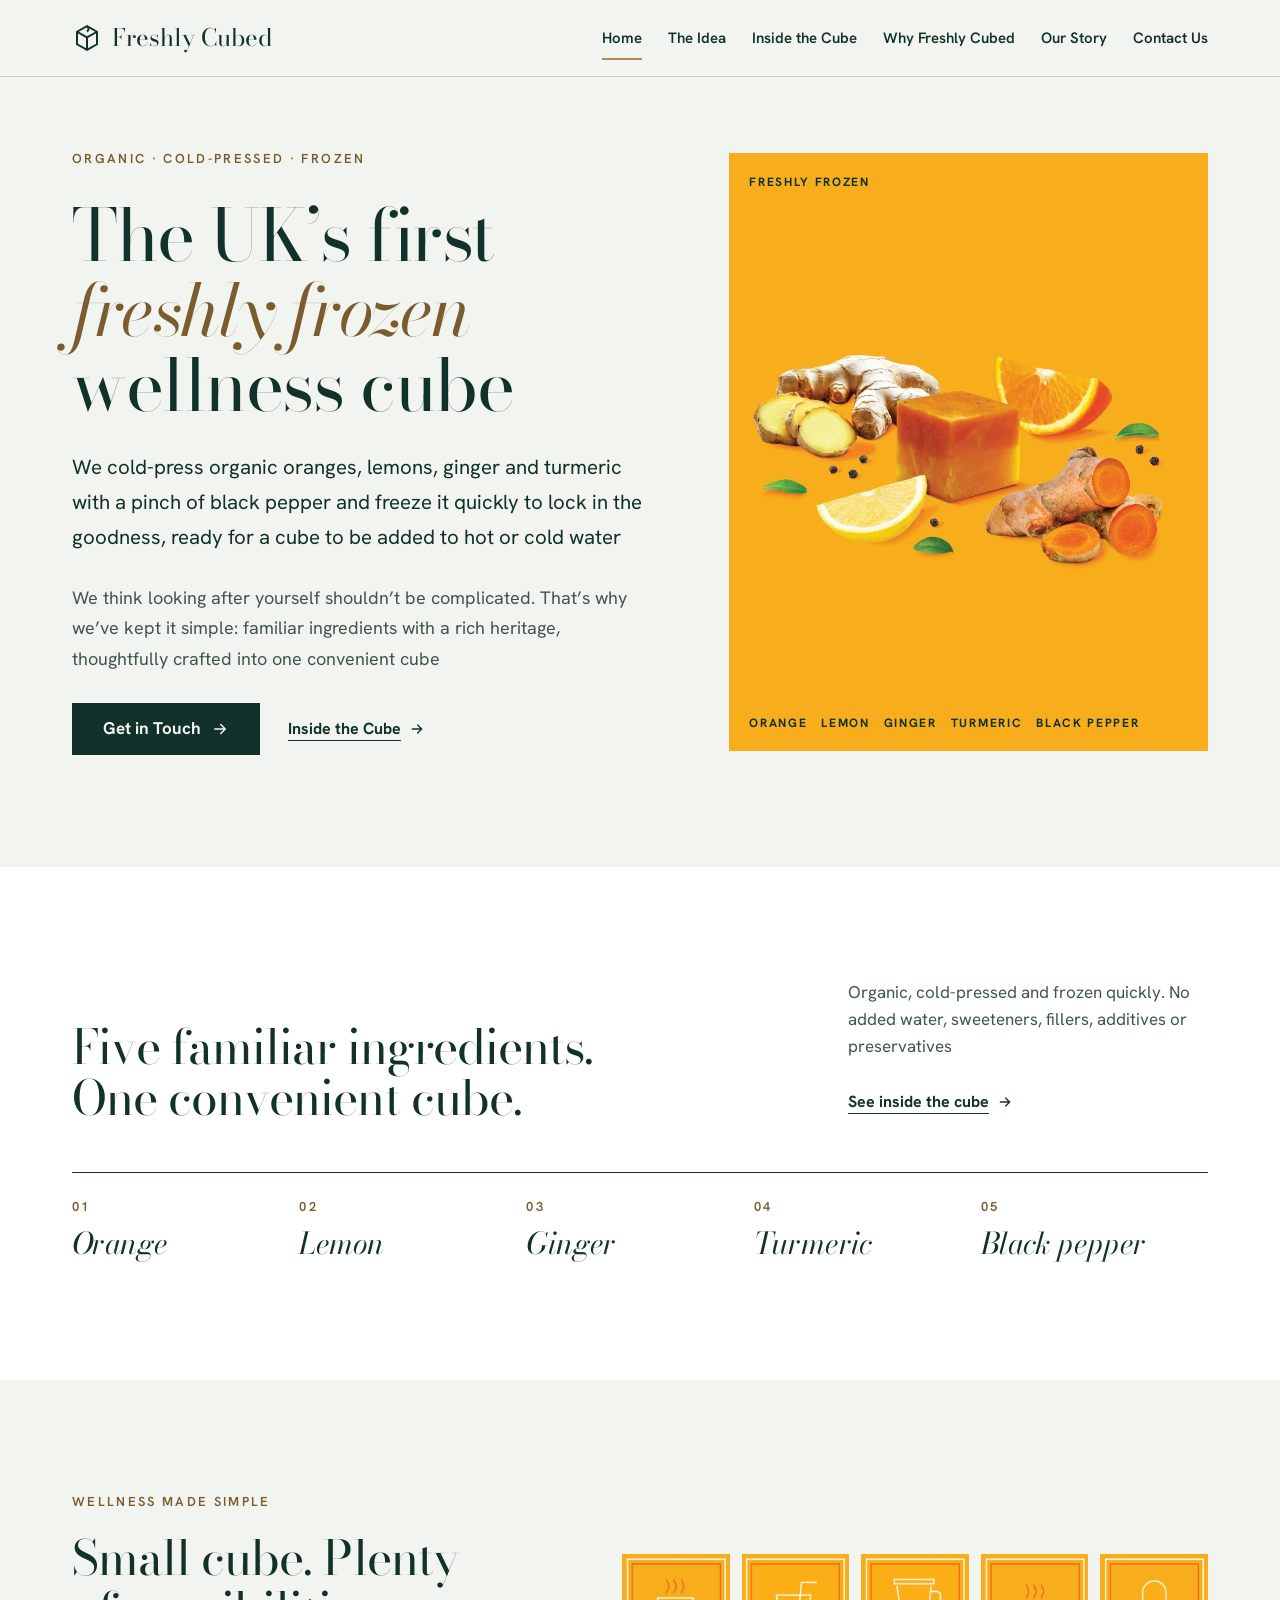
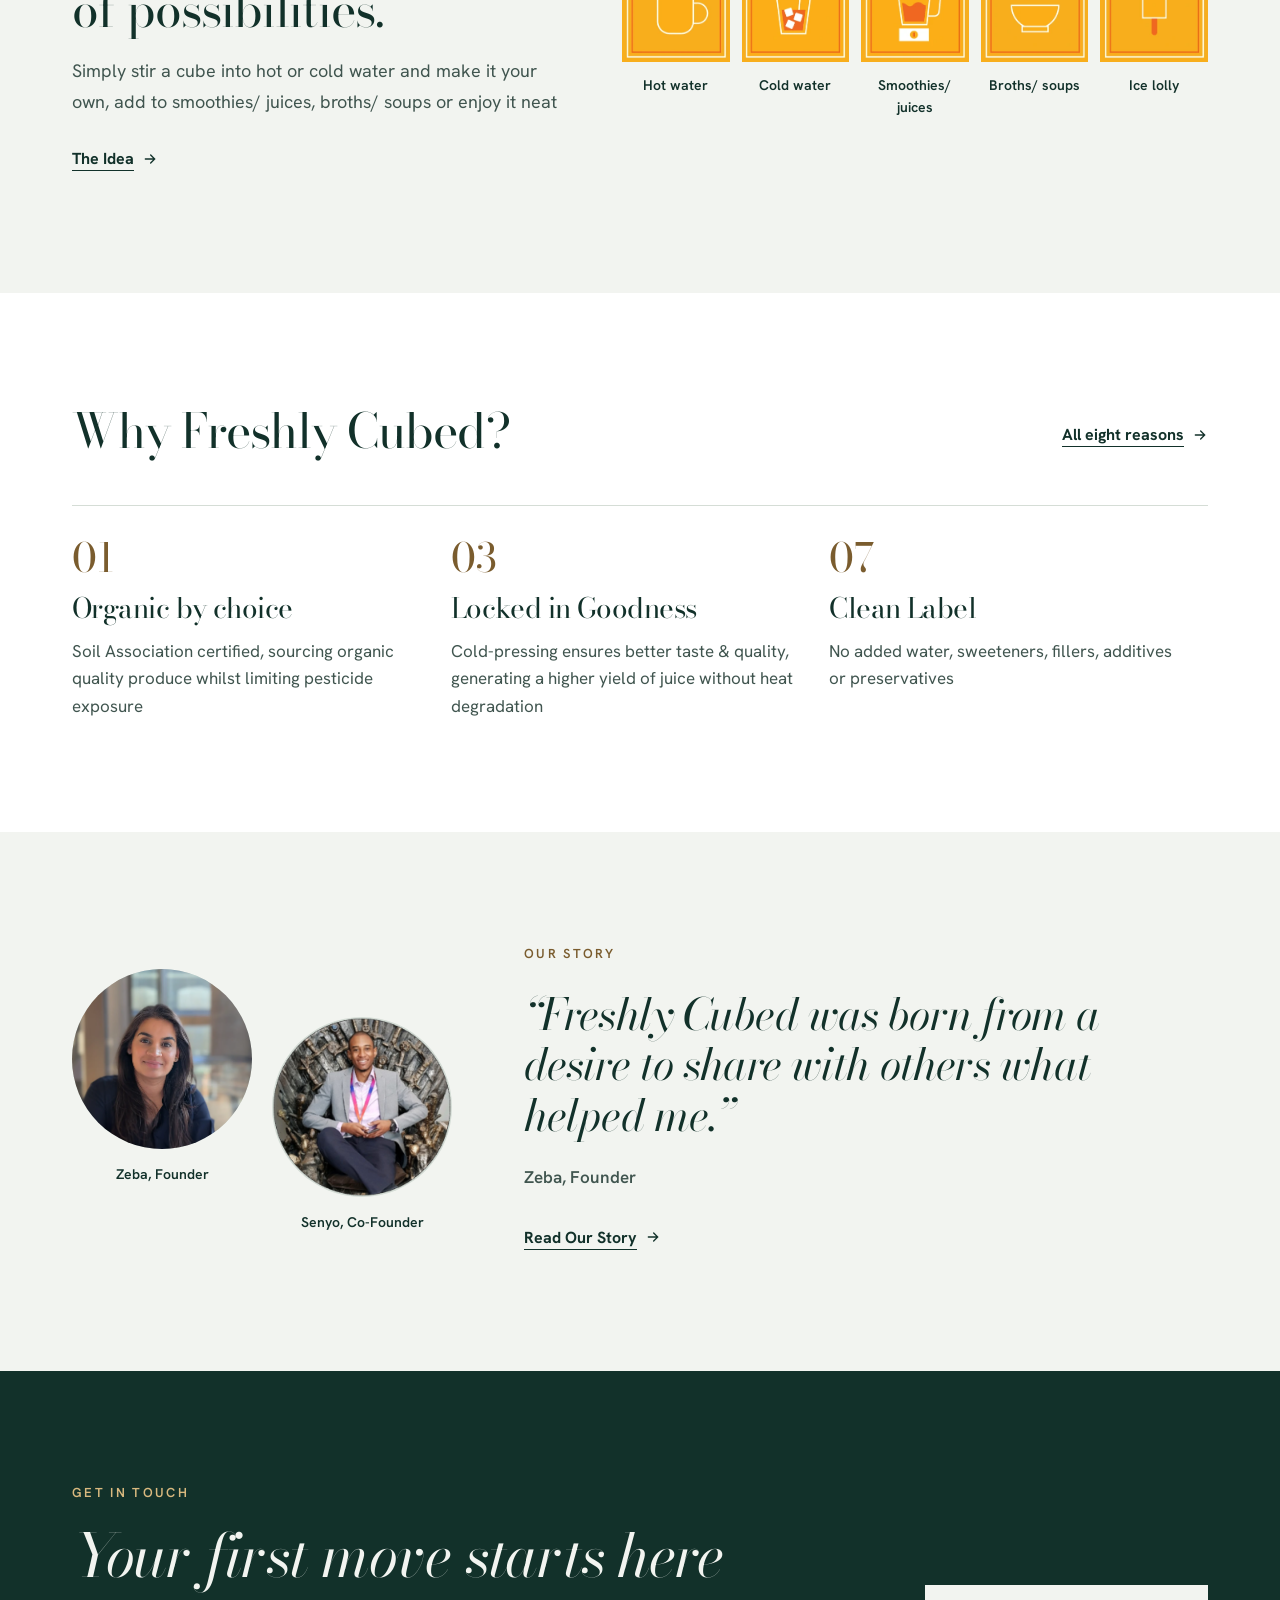
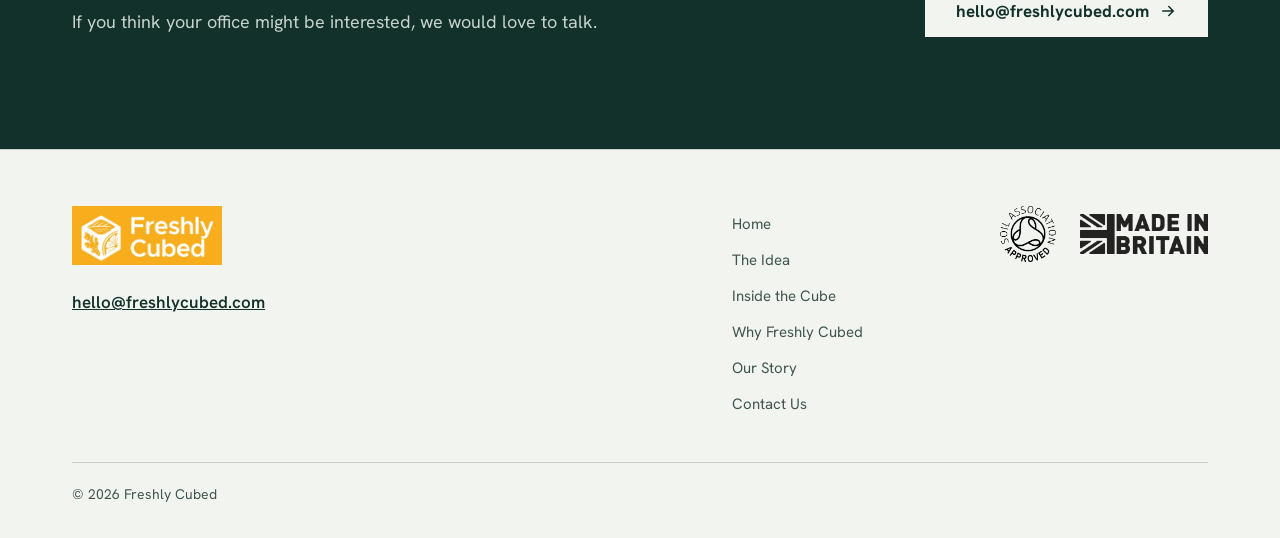
==== index.html @ 2414d9d3 "feat: add Freshly Cubed website (design A, botanical) Six static pages built from concept direction " ====
<!doctype html>
<html lang="en-GB" class="no-js">
<head>
<meta charset="utf-8">
<meta name="viewport" content="width=device-width, initial-scale=1, viewport-fit=cover">
<title>Freshly Cubed</title>
<meta name="description" content="The UK's first freshly frozen wellness cube. Organic oranges, lemons, ginger and turmeric with a pinch of black pepper, cold-pressed and frozen.">
<meta name="theme-color" content="#F2F4F0">
<meta property="og:site_name" content="Freshly Cubed">
<meta property="og:title" content="Freshly Cubed">
<meta property="og:description" content="The UK's first freshly frozen wellness cube. Organic oranges, lemons, ginger and turmeric with a pinch of black pepper, cold-pressed and frozen.">
<meta property="og:type" content="website">
<meta property="og:image" content="images/cube-ingredients.jpg">
<link rel="canonical" href="https://freshlycubed.com/">
<link rel="icon" type="image/png" href="images/favicon.png">
<link rel="preconnect" href="https://fonts.googleapis.com">
<link rel="preconnect" href="https://fonts.gstatic.com" crossorigin>
<link rel="stylesheet" href="https://fonts.googleapis.com/css2?family=Bodoni+Moda:ital,opsz,wght@0,6..96,400;0,6..96,500;1,6..96,400&amp;family=Hanken+Grotesk:wght@400;500;600;700&amp;display=swap">
<link rel="stylesheet" href="css/site.css">
<script src="js/site.js" defer></script>
</head>
<body>
<a href="#main" class="skip">Skip to content</a>
<header class="site-header">
  <div class="wrap header-row">
    <a href="index.html" class="brand"><svg width="30" height="30" viewBox="0 0 24 24" fill="none" stroke="currentColor" stroke-width="1.6" stroke-linejoin="round" aria-hidden="true"><path d="M12 2.5 20 7v10l-8 4.5L4 17V7z"/><path d="M4 7l8 4.5L20 7M12 11.5v10"/><path d="M12 2.5c1.6 1.4 1.6 3 0 4.4"/></svg>Freshly Cubed</a>
    <button class="nav-toggle" type="button" aria-expanded="false" aria-controls="site-nav">
      <svg class="icon-open" width="20" height="20" viewBox="0 0 24 24" fill="none" stroke="currentColor" stroke-width="2" stroke-linecap="round" aria-hidden="true"><path d="M4 7h16M4 12h16M4 17h16"/></svg>
      <svg class="icon-close" width="20" height="20" viewBox="0 0 24 24" fill="none" stroke="currentColor" stroke-width="2" stroke-linecap="round" aria-hidden="true"><path d="M6 6l12 12M18 6 6 18"/></svg>
      Menu
    </button>
    <nav id="site-nav" class="site-nav" aria-label="Main">
      <ul class="nav-list"><li><a href="index.html" aria-current="page">Home</a></li><li><a href="the-idea.html">The Idea</a></li><li><a href="inside-the-cube.html">Inside the Cube</a></li><li><a href="why.html">Why Freshly Cubed</a></li><li><a href="story.html">Our Story</a></li><li><a href="contact.html">Contact Us</a></li></ul>
    </nav>
  </div>
</header>
<main id="main">
<section class="hero">
  <div class="wrap hero-grid">
    <div class="hero-copy stack">
      <p class="eyebrow">Organic · Cold-pressed · Frozen</p>
      <h1 class="h-display">The UK&rsquo;s first <em class="accent-italic">freshly frozen</em> wellness cube</h1>
      <p class="lede">We cold-press organic oranges, lemons, ginger and turmeric with a pinch of black pepper and freeze it quickly to lock in the goodness, ready for a cube to be added to hot or cold water</p>
      <p class="body-lg muted">We think looking after yourself shouldn&rsquo;t be complicated. That&rsquo;s why we&rsquo;ve kept it simple: familiar ingredients with a rich heritage, thoughtfully crafted into one convenient cube</p>
      <div class="cluster">
        <a class="btn" href="contact.html">Get in Touch<svg width="18" height="18" viewBox="0 0 24 24" fill="none" stroke="currentColor" stroke-width="2" stroke-linecap="round" aria-hidden="true"><path d="M5 12h14M13 6l6 6-6 6"/></svg></a>
        <a class="link-arrow" href="inside-the-cube.html">Inside the Cube<svg width="16" height="16" viewBox="0 0 24 24" fill="none" stroke="currentColor" stroke-width="2" stroke-linecap="round" aria-hidden="true"><path d="M5 12h14M13 6l6 6-6 6"/></svg></a>
      </div>
    </div>
    <div class="photo-panel">
      <p class="photo-panel__tag photo-panel__tag--top">Freshly frozen</p>
      <img src="images/cube-ingredients.webp" width="852" height="450" alt="The orange wellness cube with ginger, an orange wedge, a lemon wedge, turmeric root, black peppercorns and leaves" fetchpriority="high">
      <p class="photo-panel__tag photo-panel__tag--bottom"><span>Orange</span><span>Lemon</span><span>Ginger</span><span>Turmeric</span><span>Black pepper</span></p>
    </div>
  </div>
</section>

<section class="section bg-paper">
  <div class="wrap stack" style="gap:48px">
    <div class="split">
      <h2 class="h-section" style="max-width:680px">Five familiar ingredients. One convenient cube.</h2>
      <div class="stack-sm" style="max-width:36ch">
        <p class="muted">Organic, cold-pressed and frozen quickly. No added water, sweeteners, fillers, additives or preservatives</p>
        <a class="link-arrow" href="inside-the-cube.html">See inside the cube<svg width="16" height="16" viewBox="0 0 24 24" fill="none" stroke="currentColor" stroke-width="2" stroke-linecap="round" aria-hidden="true"><path d="M5 12h14M13 6l6 6-6 6"/></svg></a>
      </div>
    </div>
    <ol class="name-strip"><li><a href="inside-the-cube.html#oranges"><span class="num">01</span><span class="name">Orange</span></a></li><li><a href="inside-the-cube.html#lemons"><span class="num">02</span><span class="name">Lemon</span></a></li><li><a href="inside-the-cube.html#ginger"><span class="num">03</span><span class="name">Ginger</span></a></li><li><a href="inside-the-cube.html#turmeric"><span class="num">04</span><span class="name">Turmeric</span></a></li><li><a href="inside-the-cube.html#black-pepper"><span class="num">05</span><span class="name">Black pepper</span></a></li></ol>
  </div>
</section>

<section class="section">
  <div class="wrap feature-row">
    <div class="feature-row__text stack-sm">
      <p class="eyebrow">Wellness Made Simple</p>
      <h2 class="h-section">Small cube. Plenty of possibilities.</h2>
      <p class="body-lg muted">Simply stir a cube into hot or cold water and make it your own, add to smoothies/ juices, broths/ soups or enjoy it neat</p>
      <div><a class="link-arrow" href="the-idea.html">The Idea<svg width="16" height="16" viewBox="0 0 24 24" fill="none" stroke="currentColor" stroke-width="2" stroke-linecap="round" aria-hidden="true"><path d="M5 12h14M13 6l6 6-6 6"/></svg></a></div>
    </div>
    <div class="feature-row__media"><ul class="serve-grid"><li><img src="images/serve-hot-water.webp" width="263" height="262" alt="" loading="lazy"><span>Hot water</span></li><li><img src="images/serve-cold-water.webp" width="263" height="262" alt="" loading="lazy"><span>Cold water</span></li><li><img src="images/serve-smoothies.webp" width="263" height="262" alt="" loading="lazy"><span>Smoothies/ juices</span></li><li><img src="images/serve-soups.webp" width="263" height="262" alt="" loading="lazy"><span>Broths/ soups</span></li><li><img src="images/serve-ice-lolly.webp" width="263" height="262" alt="" loading="lazy"><span>Ice lolly</span></li></ul></div>
  </div>
</section>

<section class="section bg-paper">
  <div class="wrap stack" style="gap:48px">
    <div class="split">
      <h2 class="h-section">Why Freshly Cubed?</h2>
      <a class="link-arrow" href="why.html">All eight reasons<svg width="16" height="16" viewBox="0 0 24 24" fill="none" stroke="currentColor" stroke-width="2" stroke-linecap="round" aria-hidden="true"><path d="M5 12h14M13 6l6 6-6 6"/></svg></a>
    </div>
    <ol class="reasons-teaser">
      <li><div class="reason-num">01</div><h3 class="h-card">Organic by choice</h3><p class="muted">Soil Association certified, sourcing organic quality produce whilst limiting pesticide exposure</p></li>
      <li><div class="reason-num">03</div><h3 class="h-card">Locked in Goodness</h3><p class="muted">Cold-pressing ensures better taste &amp; quality, generating a higher yield of juice without heat degradation</p></li>
      <li><div class="reason-num">07</div><h3 class="h-card">Clean Label</h3><p class="muted">No added water, sweeteners, fillers, additives or preservatives</p></li>
    </ol>
  </div>
</section>

<section class="section">
  <div class="wrap feature-row" style="gap:48px 72px">
    <div class="portraits" style="flex:0 1 380px"><figure class="portrait portrait--sm"><img src="images/zeba.webp" width="750" height="996" alt="Zeba, founder of Freshly Cubed" loading="lazy"><figcaption>Zeba, Founder</figcaption></figure>
<figure class="portrait portrait--sm"><img src="images/senyo.webp" width="225" height="225" alt="Senyo, co-founder of Freshly Cubed" loading="lazy"><figcaption>Senyo, Co-Founder</figcaption></figure></div>
    <figure class="stack" style="flex:1 1 440px;min-width:0;margin:0;gap:24px">
      <p class="eyebrow">Our Story</p>
      <blockquote class="quote-xl">&ldquo;Freshly Cubed was born from a desire to share with others what helped me.&rdquo;</blockquote>
      <figcaption class="muted" style="font-weight:600">Zeba, Founder</figcaption>
      <div><a class="link-arrow" href="story.html">Read Our Story<svg width="16" height="16" viewBox="0 0 24 24" fill="none" stroke="currentColor" stroke-width="2" stroke-linecap="round" aria-hidden="true"><path d="M5 12h14M13 6l6 6-6 6"/></svg></a></div>
    </figure>
  </div>
</section>

<section class="section bg-forest">
  <div class="wrap split" style="gap:40px 64px">
    <div class="stack-sm" style="flex:1 1 520px;min-width:0">
      <p class="eyebrow">Get in Touch</p>
      <h2 class="h-display" style="font-size:clamp(34px,5vw,60px);font-style:italic">Your first move starts here</h2>
      <p class="body-lg muted">If you think your office might be interested, we would love to talk.</p>
    </div>
    <a class="btn btn--light" href="mailto:hello@freshlycubed.com">hello@freshlycubed.com<svg width="18" height="18" viewBox="0 0 24 24" fill="none" stroke="currentColor" stroke-width="2" stroke-linecap="round" aria-hidden="true"><path d="M5 12h14M13 6l6 6-6 6"/></svg></a>
  </div>
</section>
</main>
<footer class="site-footer">
  <div class="wrap">
    <div class="footer-row">
      <div class="footer-brand">
        <a href="index.html"><img src="images/logo.webp" width="668" height="260" alt="Freshly Cubed"></a>
        <a class="footer-email" href="mailto:hello@freshlycubed.com">hello@freshlycubed.com</a>
      </div>
      <nav class="footer-nav" aria-label="Footer"><ul><li><a href="index.html">Home</a></li><li><a href="the-idea.html">The Idea</a></li><li><a href="inside-the-cube.html">Inside the Cube</a></li><li><a href="why.html">Why Freshly Cubed</a></li><li><a href="story.html">Our Story</a></li><li><a href="contact.html">Contact Us</a></li></ul></nav>
      <div class="badges">
        <img src="images/soil-association.webp" width="400" height="399" alt="Soil Association approved organic">
        <img class="badge-wide" src="images/made-in-britain.webp" width="400" height="125" alt="Made in Britain">
      </div>
    </div>
    <p class="footer-base">&copy; <span data-year>2026</span> Freshly Cubed</p>
  </div>
</footer>
</body>
</html>
---- css/site.css ----
/* Freshly Cubed — Design A "Botanical"
   Layout: one 1200px editorial column; mint ground, white and forest bands,
   one brand-orange photo panel per page where the product photo lives. */
:root {
  --forest: #12312A;
  --mint: #F2F4F0;
  --paper: #FFFFFF;
  --sage: #40554F;
  --mist: #C7D3CC;
  --line: #C9D3CB;
  --line-soft: #D5DDD6;
  --gold: #7A5C2E;
  --brass: #B08D57;
  --sand: #D9B97F;
  --orange: #F8AE1C;

  --display: 'Bodoni Moda', 'Bodoni 72', Didot, Georgia, serif;
  --body: 'Hanken Grotesk', system-ui, -apple-system, 'Segoe UI', Roboto, sans-serif;

  --gutter: clamp(16px, 4vw, 32px);
  --section: clamp(64px, 9vw, 112px);
  --header-h: 76px;
  color-scheme: light;
}

*, *::before, *::after { box-sizing: border-box; }
html { -webkit-text-size-adjust: 100%; scroll-behavior: smooth; }
body {
  margin: 0;
  background: var(--mint);
  color: var(--forest);
  font-family: var(--body);
  font-size: 17px;
  line-height: 1.6;
  -webkit-font-smoothing: antialiased;
  text-rendering: optimizeLegibility;
}
body::before {
  content: "";
  position: fixed;
  inset: 0 0 auto;
  height: env(safe-area-inset-top, 0px);
  z-index: 40;
  background: var(--mint);
}
img { max-width: 100%; height: auto; display: block; }
a { color: inherit; }
p { margin: 0; }
h1, h2, h3 {
  margin: 0;
  font-family: var(--display);
  font-weight: 400;
  letter-spacing: -0.02em;
  text-wrap: balance;
}
ul, ol { list-style: none; margin: 0; padding: 0; }
:focus-visible { outline: 3px solid var(--gold); outline-offset: 3px; }
[hidden] { display: none !important; }

.wrap {
  width: 100%;
  max-width: 1200px;
  margin-inline: auto;
  padding-left: max(var(--gutter), env(safe-area-inset-left, 0px));
  padding-right: max(var(--gutter), env(safe-area-inset-right, 0px));
}

.skip {
  position: absolute;
  left: -9999px;
  top: 12px;
  z-index: 50;
  padding: 12px 18px;
  background: var(--forest);
  color: var(--mint);
  font-weight: 700;
}
.skip:focus { left: 16px; }

/* ---------- Type ---------- */
.eyebrow {
  font-size: 13px;
  font-weight: 600;
  letter-spacing: 0.18em;
  text-transform: uppercase;
  color: var(--gold);
}
.h-display { font-size: clamp(40px, 6vw, 72px); line-height: 1.04; }
.h-section { font-size: clamp(30px, 4vw, 48px); line-height: 1.08; }
.h-card { font-size: clamp(24px, 2.4vw, 28px); line-height: 1.15; }
.lede { max-width: 56ch; font-size: clamp(18px, 1.6vw, 21px); line-height: 1.7; }
.body-lg { max-width: 62ch; font-size: 18px; line-height: 1.7; }
.muted { color: var(--sage); }
.accent-italic { font-style: italic; color: var(--gold); }

/* ---------- Header ---------- */
.site-header {
  position: sticky;
  top: env(safe-area-inset-top, 0px);
  z-index: 30;
  background: var(--mint);
  border-bottom: 1px solid var(--line);
}
.header-row {
  display: flex;
  align-items: center;
  justify-content: space-between;
  gap: 16px 32px;
  min-height: var(--header-h);
  padding-block: 12px;
}
.brand {
  display: inline-flex;
  align-items: center;
  gap: 10px;
  min-height: 44px;
  font-family: var(--display);
  font-size: 24px;
  text-decoration: none;
  white-space: nowrap;
}
.brand svg { flex: none; }
.nav-list {
  display: flex;
  flex-wrap: wrap;
  align-items: center;
  gap: 4px 26px;
  font-size: 15px;
  font-weight: 600;
}
.nav-list a {
  display: inline-flex;
  align-items: center;
  min-height: 44px;
  text-decoration: none;
  box-shadow: inset 0 -2px 0 transparent;
  transition: box-shadow 180ms ease-out;
}
.nav-list a:hover { box-shadow: inset 0 -2px 0 var(--line); }
.nav-list a[aria-current="page"] { box-shadow: inset 0 -2px 0 var(--brass); }

.nav-toggle {
  display: none;
  align-items: center;
  gap: 10px;
  min-height: 44px;
  padding: 0 14px;
  background: transparent;
  color: var(--forest);
  border: 1px solid var(--forest);
  font: 700 15px/1 var(--body);
  cursor: pointer;
}
.nav-toggle .icon-close { display: none; }
.nav-toggle[aria-expanded="true"] .icon-open { display: none; }
.nav-toggle[aria-expanded="true"] .icon-close { display: block; }

@media (max-width: 1040px) {
  .nav-toggle { display: inline-flex; }
  .site-nav {
    display: none;
    position: absolute;
    left: 0;
    right: 0;
    top: 100%;
    max-height: calc(100dvh - var(--header-h));
    overflow-y: auto;
    background: var(--mint);
    border-bottom: 1px solid var(--line);
    box-shadow: 0 24px 40px -24px rgba(18, 49, 42, 0.35);
  }
  .site-nav.is-open { display: block; }
  .no-js .site-nav { display: block; position: static; box-shadow: none; border: 0; }
  .no-js .header-row { flex-wrap: wrap; }
  .nav-list {
    flex-direction: column;
    align-items: stretch;
    gap: 0;
    max-width: 1200px;
    margin-inline: auto;
    padding: 8px max(var(--gutter), env(safe-area-inset-right, 0px)) 24px max(var(--gutter), env(safe-area-inset-left, 0px));
  }
  .nav-list a {
    width: 100%;
    min-height: 56px;
    font-family: var(--display);
    font-weight: 400;
    font-size: 24px;
    border-bottom: 1px solid var(--line);
    box-shadow: none;
  }
  .nav-list a[aria-current="page"] { box-shadow: none; color: var(--gold); }
}

@media (max-width: 400px) {
  .header-row { gap: 12px; }
  .brand { gap: 8px; font-size: 20px; }
  .brand svg { width: 26px; height: 26px; }
  .nav-toggle { gap: 8px; padding: 0 10px; }
}

/* ---------- Buttons & links ---------- */
.btn {
  display: inline-flex;
  align-items: center;
  justify-content: center;
  gap: 10px;
  min-height: 52px;
  padding: 14px 30px;
  border: 1px solid var(--forest);
  background: var(--forest);
  color: var(--mint);
  font: 700 17px/1.2 var(--body);
  text-decoration: none;
  cursor: pointer;
  transition: background-color 180ms ease-out, color 180ms ease-out;
}
.btn:hover { background: transparent; color: var(--forest); }
.btn svg { transition: transform 180ms ease-out; }
.btn:hover svg, .link-arrow:hover svg { transform: translateX(4px); }
.btn--light { background: var(--mint); color: var(--forest); border-color: var(--mint); }
.btn--light:hover { background: transparent; color: var(--mint); }
.btn--ghost-light { background: transparent; color: var(--mint); border-color: var(--mint); }
.btn--ghost-light:hover { background: var(--mint); color: var(--forest); }

.link-arrow {
  display: inline-flex;
  align-items: center;
  gap: 8px;
  min-height: 44px;
  font-weight: 700;
  font-size: 16px;
  text-decoration: underline;
  text-underline-offset: 6px;
  text-decoration-thickness: 1px;
}
.link-arrow svg { transition: transform 180ms ease-out; }

/* ---------- Sections ---------- */
.section { padding-block: var(--section); }
.section--tight-top { padding-top: clamp(56px, 7vw, 88px); }
.section--flush-top { padding-top: 0; }
.bg-paper { background: var(--paper); }
.bg-forest { background: var(--forest); color: var(--mint); }
.bg-forest .eyebrow { color: var(--sand); }
.bg-forest .muted { color: var(--mist); }

.stack { display: flex; flex-direction: column; gap: 28px; }
.stack-sm { display: flex; flex-direction: column; gap: 20px; }
.split {
  display: flex;
  flex-wrap: wrap;
  gap: 16px 48px;
  align-items: flex-end;
  justify-content: space-between;
}
.cluster { display: flex; flex-wrap: wrap; align-items: center; gap: 16px 28px; }

/* ---------- Home hero ---------- */
.hero { padding-block: clamp(40px, 6vw, 72px) var(--section); }
.hero-grid {
  display: grid;
  grid-template-columns: minmax(0, 1.1fr) minmax(0, 0.9fr);
  gap: 56px 72px;
  align-items: center;
}
.hero-copy { min-width: 0; }
.hero-copy h1 { max-width: 620px; }

.photo-panel {
  position: relative;
  display: grid;
  place-items: center;
  aspect-ratio: 4 / 5;
  max-width: 100%;
  overflow: hidden;
  background: var(--orange);
}
.photo-panel img { width: 100%; }
.photo-panel__tag {
  position: absolute;
  left: 20px;
  right: 20px;
  font-size: 12px;
  font-weight: 700;
  letter-spacing: 0.14em;
  text-transform: uppercase;
  color: var(--forest);
}
.photo-panel__tag--top { top: 20px; }
.photo-panel__tag--bottom { bottom: 18px; display: flex; flex-wrap: wrap; gap: 6px 14px; }
.photo-panel--square { aspect-ratio: 1 / 1; }

@media (max-width: 860px) {
  .hero-grid { grid-template-columns: minmax(0, 1fr); }
  .photo-panel { aspect-ratio: auto; padding-block: 56px 64px; }
}

/* ---------- Ingredient names strip (home) ---------- */
.name-strip {
  display: grid;
  grid-template-columns: repeat(auto-fit, minmax(min(100%, 170px), 1fr));
  border-top: 1px solid var(--forest);
}
.name-strip a {
  display: flex;
  flex-direction: column;
  gap: 10px;
  padding: 24px 20px 8px 0;
  text-decoration: none;
}
.name-strip .num { font-size: 13px; font-weight: 600; letter-spacing: 0.18em; color: var(--gold); }
.name-strip .name {
  font-family: var(--display);
  font-style: italic;
  font-size: 30px;
  line-height: 1.05;
  letter-spacing: -0.02em;
  transition: color 180ms ease-out;
}
.name-strip a:hover .name { color: var(--gold); }

/* ---------- Serving tiles ---------- */
.serve-grid {
  display: grid;
  grid-template-columns: repeat(5, minmax(0, 1fr));
  gap: 12px;
}
.serve-grid li { display: flex; flex-direction: column; align-items: center; gap: 12px; text-align: center; }
.serve-grid img {
  width: 100%;
  aspect-ratio: 1 / 1;
  object-fit: cover;
  background: var(--orange);
  transition: transform 220ms ease-out;
}
.serve-grid li:hover img { transform: translateY(-4px); }
.serve-grid span { font-size: 14px; font-weight: 600; }
.serve-grid--lg { gap: 20px; }
.serve-grid--lg span { font-size: 16px; font-weight: 700; }
@media (max-width: 640px) {
  .serve-grid { grid-template-columns: repeat(3, minmax(0, 1fr)); }
}
@media (max-width: 380px) {
  .serve-grid { grid-template-columns: repeat(2, minmax(0, 1fr)); }
}

.feature-row { display: flex; flex-wrap: wrap; gap: 48px 64px; align-items: center; }
.feature-row > * { min-width: 0; }
.feature-row__text { flex: 1 1 360px; }
.feature-row__media { flex: 1 1 460px; }
.feature-row__media--narrow { flex: 1 1 340px; max-width: 460px; }

/* ---------- Reasons ---------- */
.reasons-teaser {
  display: grid;
  grid-template-columns: repeat(auto-fit, minmax(min(100%, 280px), 1fr));
}
.reasons-teaser li {
  display: flex;
  flex-direction: column;
  gap: 14px;
  padding: 32px 32px 0 0;
  border-top: 1px solid var(--line-soft);
}
.reason-num { font-family: var(--display); font-size: 40px; line-height: 1; color: var(--gold); }

.reasons {
  display: grid;
  grid-template-columns: repeat(auto-fit, minmax(min(100%, 460px), 1fr));
  column-gap: 72px;
}
.reasons li { display: flex; gap: 24px; padding-block: 36px; border-top: 1px solid var(--line); }
.reasons .reason-num { flex: 0 0 56px; }
.reasons .reason-body { flex: 1 1 auto; min-width: 0; display: flex; flex-direction: column; gap: 10px; }
.reasons p { max-width: 46ch; font-size: 18px; line-height: 1.65; }
.reasons p.muted { font-size: 16px; }

.tags { display: flex; flex-wrap: wrap; gap: 12px; max-width: 440px; }
.tag { padding: 8px 14px; border: 1px solid var(--line); font-size: 14px; font-weight: 600; }

.pull {
  display: flex;
  flex-wrap: wrap;
  gap: 32px 72px;
  align-items: flex-start;
  margin: 0;
}
.pull figcaption { flex: 0 0 200px; display: flex; flex-direction: column; gap: 12px; }
.pull figcaption .reason-num { color: var(--sand); }
.pull blockquote {
  flex: 1 1 520px;
  min-width: 0;
  margin: 0;
  font-family: var(--display);
  font-style: italic;
  font-size: clamp(28px, 3.8vw, 46px);
  line-height: 1.18;
  letter-spacing: -0.02em;
}

/* ---------- People ---------- */
.portraits { display: grid; grid-template-columns: repeat(2, minmax(0, 1fr)); gap: 20px; }
.portrait { margin: 0; display: flex; flex-direction: column; align-items: center; gap: 14px; }
.portrait:nth-child(2) { margin-top: 48px; }
.portrait img {
  width: 100%;
  max-width: 225px;
  aspect-ratio: 1 / 1;
  object-fit: cover;
  object-position: center 22%;
  border-radius: 50%;
  background: var(--line-soft);
}
.portrait figcaption { font-family: var(--display); font-size: clamp(15px, 1.2vw + 10px, 20px); letter-spacing: -0.02em; text-align: center; }
.portrait--sm figcaption { font-family: var(--body); font-size: 14px; font-weight: 600; letter-spacing: 0; }

.quote-xl {
  margin: 0;
  font-family: var(--display);
  font-style: italic;
  font-size: clamp(28px, 3.6vw, 44px);
  line-height: 1.15;
  letter-spacing: -0.02em;
}
.quote-mark { color: var(--gold); }

.story-grid { display: flex; flex-wrap: wrap; gap: 56px 80px; align-items: flex-start; }
.story-grid__text { flex: 3 1 480px; min-width: 0; }
.story-grid__people { flex: 2 1 300px; min-width: 0; }
.dropcap::first-letter {
  float: left;
  font-family: var(--display);
  font-size: 76px;
  line-height: 0.82;
  padding: 8px 12px 0 0;
  color: var(--gold);
}
.mission {
  max-width: 980px;
  font-family: var(--display);
  font-size: clamp(24px, 3.4vw, 40px);
  line-height: 1.25;
  letter-spacing: -0.02em;
}
.mission strong { color: var(--sand); font-weight: 500; }

/* ---------- Big statement band ---------- */
.statement {
  flex: 1 1 560px;
  min-width: 0;
  font-family: var(--display);
  font-style: italic;
  font-size: clamp(36px, 5.6vw, 72px);
  line-height: 1.02;
  letter-spacing: -0.02em;
}
.stack-sm > .statement, .stack > .statement { flex: none; }

/* ---------- Inside the Cube ---------- */
.cube-map {
  position: relative;
  max-width: 852px;
  margin-inline: auto;
}
.cube-band { background: var(--orange); padding-block: clamp(24px, 4vw, 48px); }
.spot {
  position: absolute;
  width: 44px;
  height: 44px;
  margin: -22px 0 0 -22px;
  display: grid;
  place-items: center;
  text-decoration: none;
}
.spot span {
  display: grid;
  place-items: center;
  width: 34px;
  height: 34px;
  border-radius: 50%;
  background: var(--forest);
  color: var(--mint);
  font: 700 14px/1 var(--body);
  box-shadow: 0 0 0 4px rgba(242, 244, 240, 0.85);
  transition: transform 180ms ease-out, background-color 180ms ease-out;
}
.spot:hover span, .spot.is-active span { transform: scale(1.15); background: var(--gold); }
@media (prefers-reduced-motion: no-preference) {
  .spot span { animation: pulse 2.8s ease-out infinite; }
  .spot:nth-of-type(2) span { animation-delay: 0.4s; }
  .spot:nth-of-type(3) span { animation-delay: 0.8s; }
  .spot:nth-of-type(4) span { animation-delay: 1.2s; }
  .spot:nth-of-type(5) span { animation-delay: 1.6s; }
}
@keyframes pulse {
  0% { box-shadow: 0 0 0 4px rgba(242, 244, 240, 0.85), 0 0 0 4px rgba(18, 49, 42, 0.35); }
  70% { box-shadow: 0 0 0 4px rgba(242, 244, 240, 0.85), 0 0 0 16px rgba(18, 49, 42, 0); }
  100% { box-shadow: 0 0 0 4px rgba(242, 244, 240, 0.85), 0 0 0 16px rgba(18, 49, 42, 0); }
}
.cube-legend {
  display: flex;
  flex-wrap: wrap;
  justify-content: center;
  gap: 4px 20px;
  margin-top: 16px;
  font-size: 14px;
  font-weight: 700;
}
.cube-legend a { display: inline-flex; align-items: center; min-height: 44px; text-decoration: none; }
.cube-legend a:hover { text-decoration: underline; text-underline-offset: 4px; }

.ingredients { border-bottom: 1px solid var(--line); }
.ingredient {
  display: grid;
  grid-template-columns: 72px minmax(0, 0.9fr) minmax(0, 1.3fr);
  gap: 12px 40px;
  align-items: start;
  padding: 40px 24px;
  margin-inline: -24px;
  border-top: 1px solid var(--line);
  scroll-margin-top: calc(var(--header-h) + 24px);
  transition: background-color 220ms ease-out;
}
.ingredient:target, .ingredient.is-active { background: var(--paper); }
.ingredient .reason-num { padding-top: 6px; }
.ingredient__head { display: flex; flex-direction: column; align-items: flex-start; gap: 14px; }
.ingredient__name { font-size: clamp(34px, 4vw, 48px); line-height: 1; font-style: italic; }
.compound {
  display: inline-flex;
  align-items: center;
  gap: 8px;
  padding: 6px 12px;
  border: 1px solid var(--brass);
  font-size: 13px;
  font-weight: 700;
  letter-spacing: 0.08em;
  text-transform: uppercase;
  color: var(--gold);
}
.ingredient__text { max-width: 54ch; font-size: 18px; line-height: 1.7; padding-top: 6px; }
@media (max-width: 760px) {
  .ingredient { grid-template-columns: 48px minmax(0, 1fr); padding: 32px 16px; margin-inline: -16px; }
  .ingredient .reason-num { font-size: 32px; }
  .ingredient__text { grid-column: 2; }
}

/* ---------- Contact ---------- */
.card-grid {
  display: grid;
  grid-template-columns: repeat(auto-fit, minmax(min(100%, 340px), 1fr));
  gap: 24px;
  align-items: stretch;
}
.card {
  display: flex;
  flex-direction: column;
  gap: 20px;
  padding: clamp(24px, 4vw, 40px);
  background: var(--paper);
  border: 1px solid var(--line);
}
.card__foot { margin-top: auto; padding-top: 16px; }
.form-grid { display: grid; grid-template-columns: repeat(auto-fit, minmax(min(100%, 180px), 1fr)); gap: 16px; }
.field { display: flex; flex-direction: column; gap: 8px; }
.field--full { grid-column: 1 / -1; }
.field label { font-weight: 700; font-size: 15px; }
.field label span { font-weight: 500; }
.field input {
  width: 100%;
  min-height: 52px;
  padding: 12px 16px;
  font: 16px/1.4 var(--body);
  color: var(--forest);
  background: var(--paper);
  border: 1px solid var(--forest);
  border-radius: 0;
}
.form-status {
  padding: 14px 16px;
  border: 1px solid var(--brass);
  background: var(--mint);
  font-size: 15px;
  line-height: 1.5;
}

/* ---------- Footer ---------- */
.site-footer { border-top: 1px solid var(--line); padding-block: 56px 32px; }
.footer-row { display: flex; flex-wrap: wrap; gap: 32px 48px; justify-content: space-between; align-items: flex-start; }
.footer-brand { flex: 1 1 260px; display: flex; flex-direction: column; align-items: flex-start; gap: 16px; }
.footer-brand img { width: 150px; }
.footer-email { display: inline-flex; align-items: center; min-height: 44px; font-weight: 600; }
.footer-nav { flex: 0 1 220px; display: flex; flex-direction: column; font-size: 15px; }
.footer-nav a { display: inline-flex; align-items: center; min-height: 36px; color: var(--sage); text-decoration: none; }
.footer-nav a:hover { color: var(--forest); text-decoration: underline; text-underline-offset: 4px; }
.badges { flex: 0 1 auto; display: flex; flex-wrap: wrap; align-items: center; gap: 24px; }
.badges img { height: 56px; width: auto; }
.badges img.badge-wide { height: 40px; }
.footer-base {
  margin-top: 40px;
  padding-top: 20px;
  border-top: 1px solid var(--line);
  font-size: 14px;
  color: var(--sage);
}

@media (prefers-reduced-motion: reduce) {
  html { scroll-behavior: auto; }
  *, *::before, *::after { transition: none !important; animation: none !important; }
}
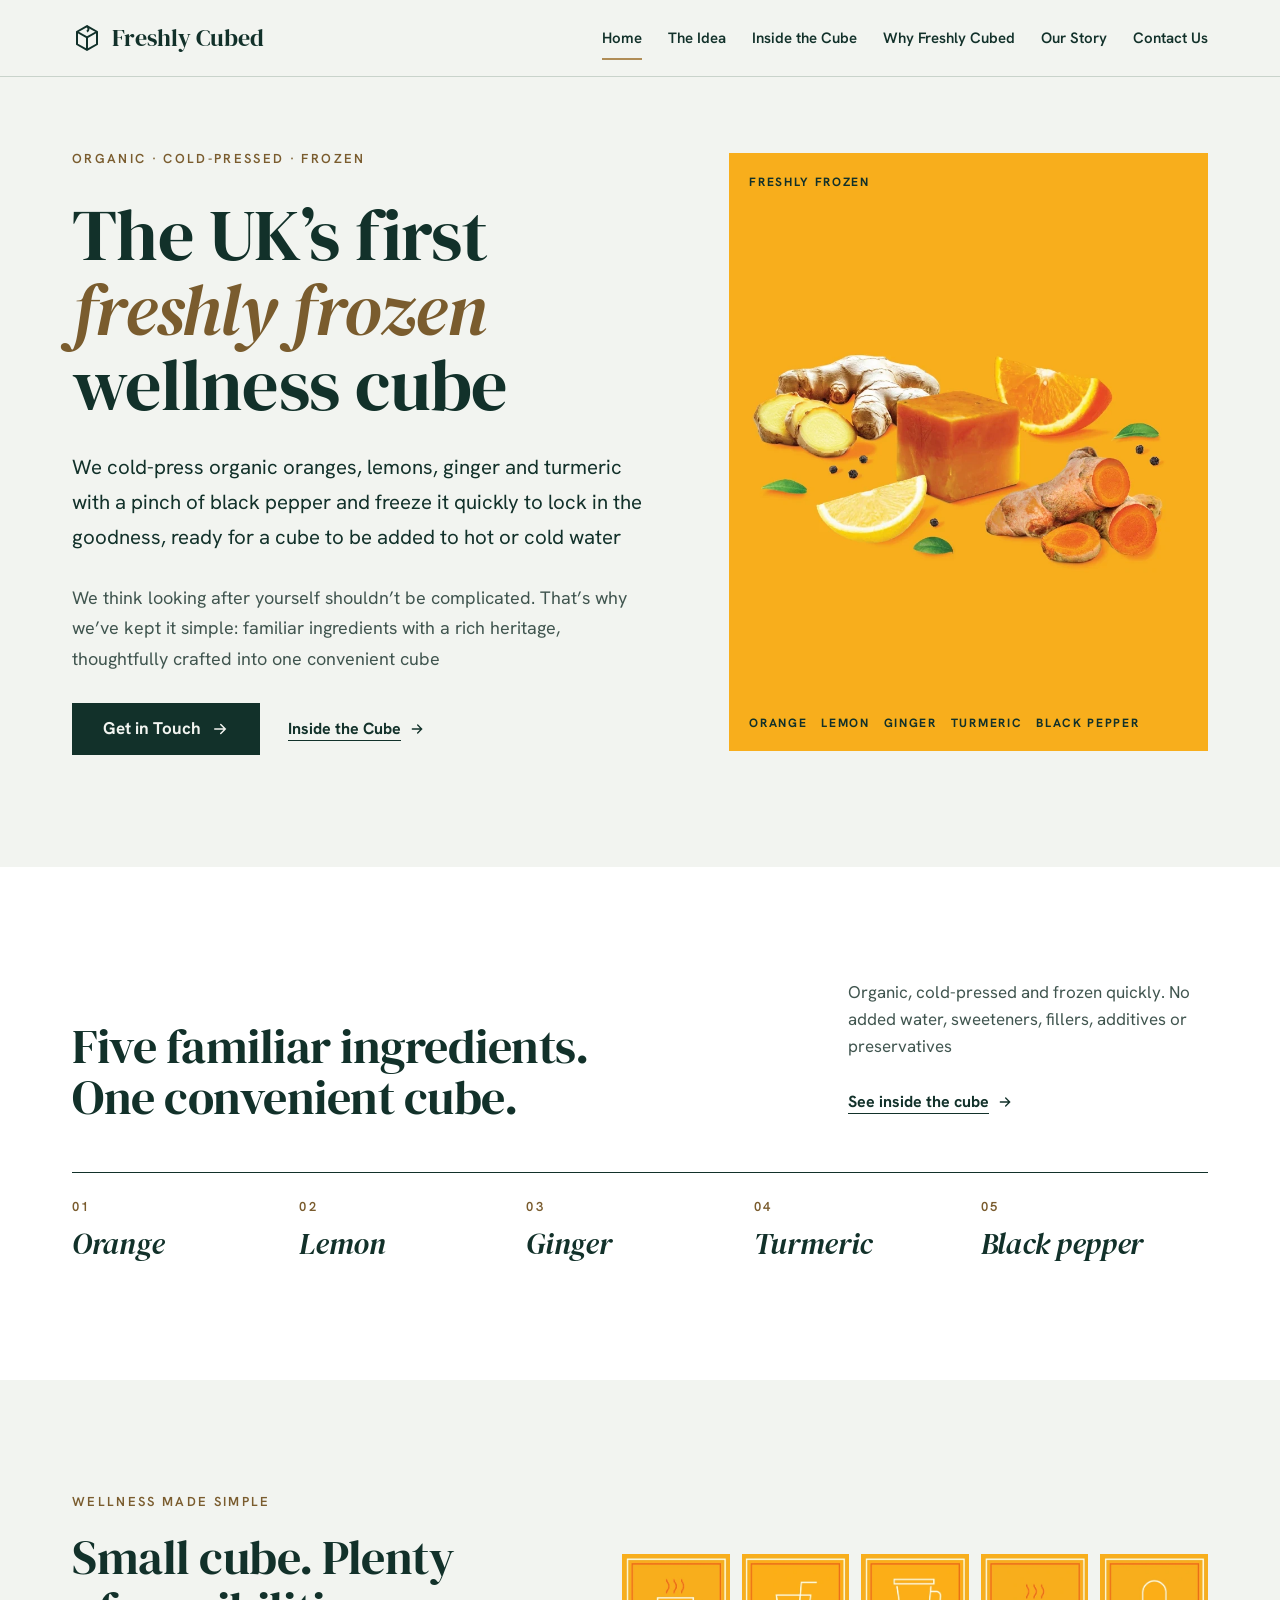
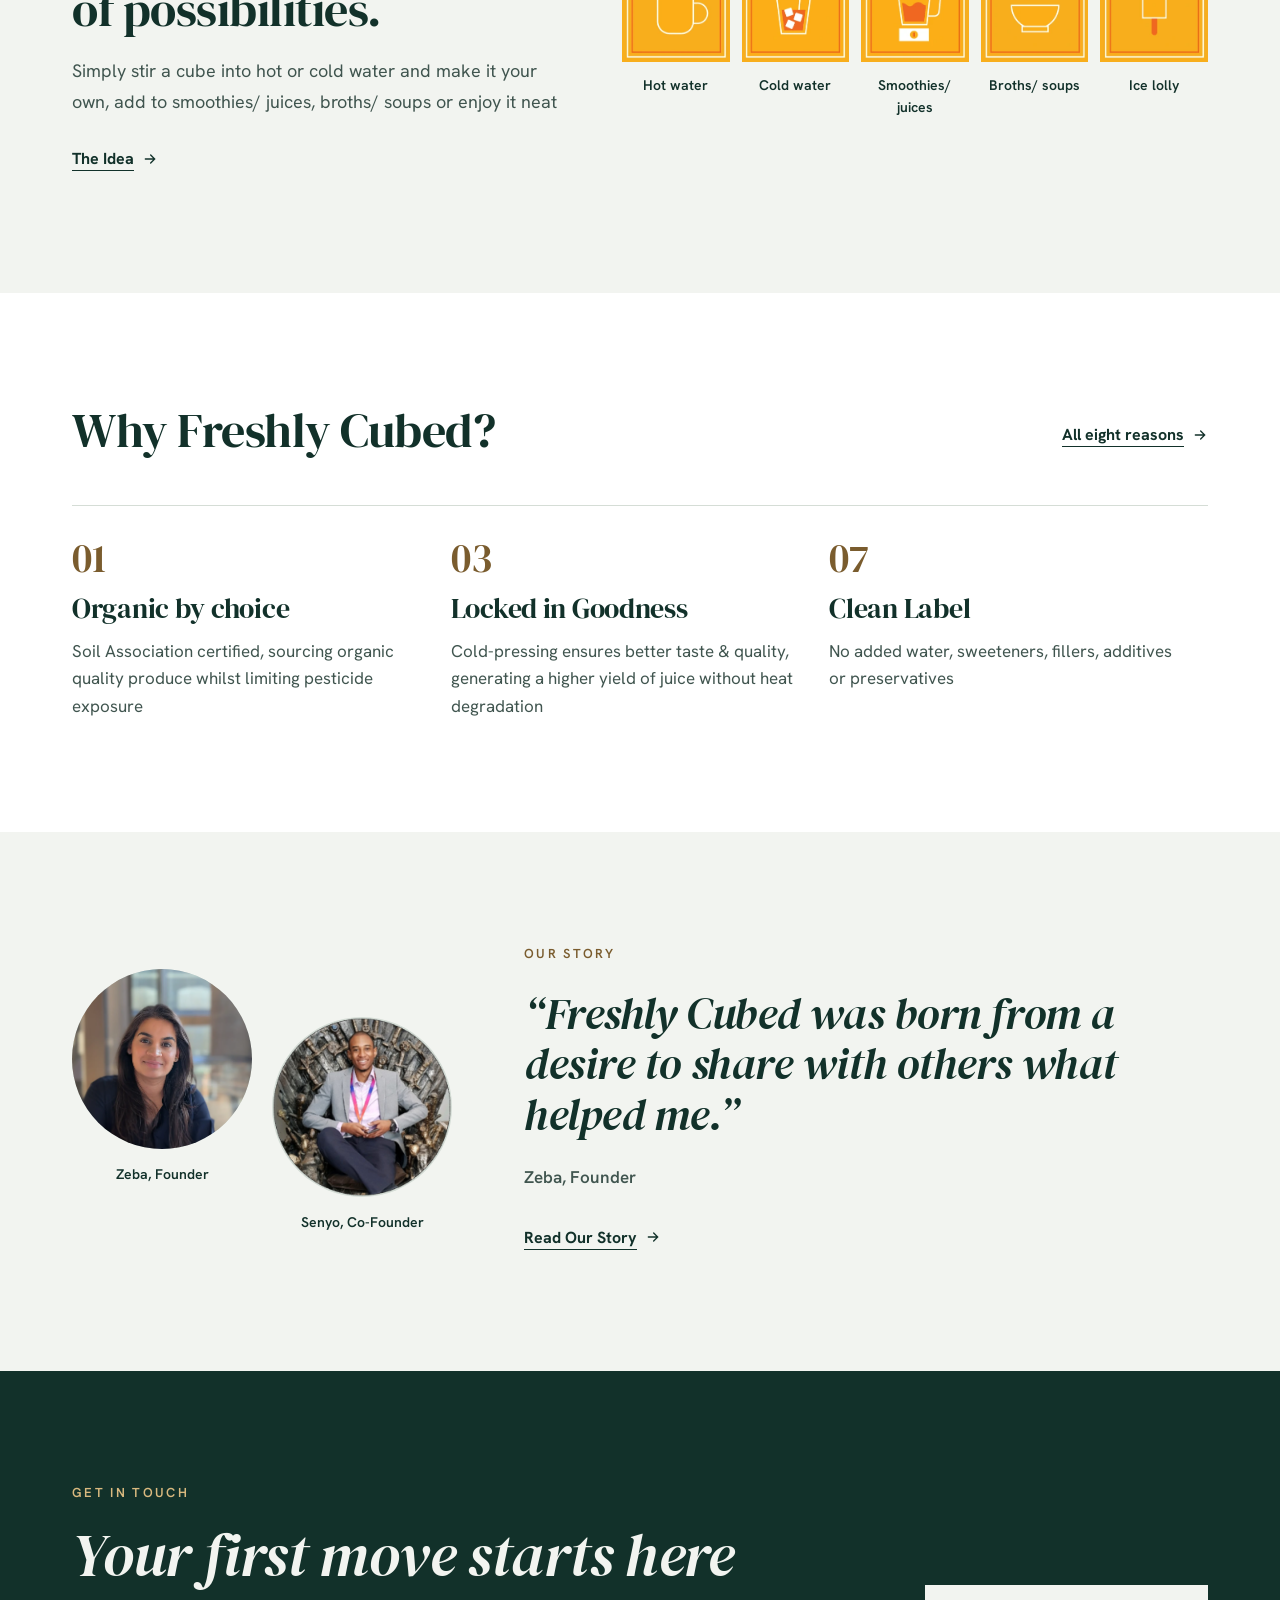
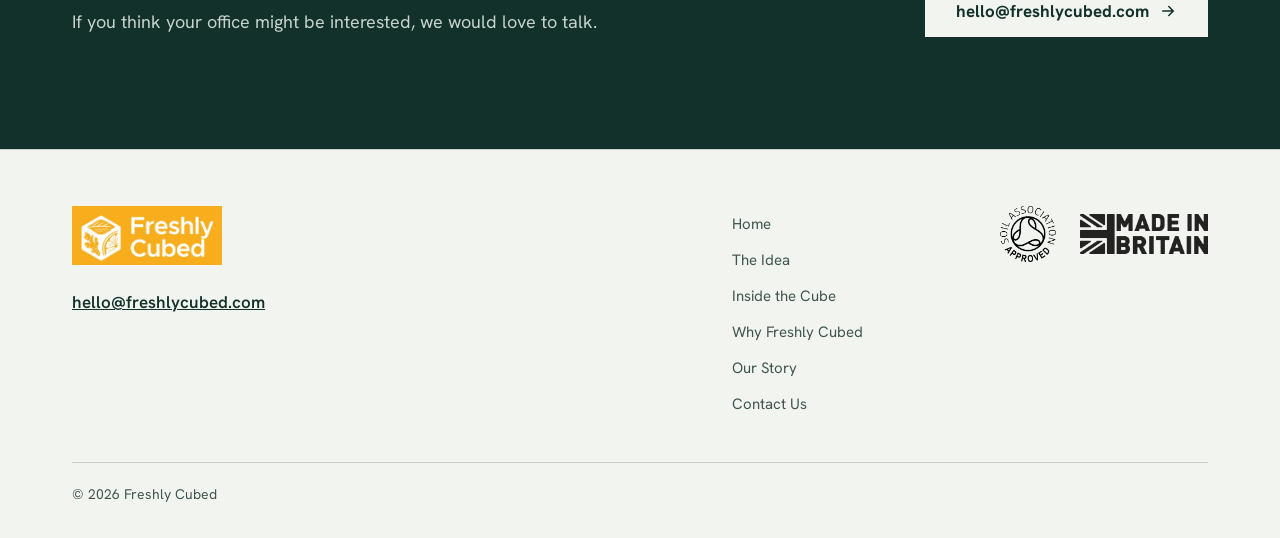
==== commit 5eeb6d52: "fix: use DM Serif Display for headings Bodoni Moda hairlines were too thin to read on screen at head" ====
--- a/index.html
+++ b/index.html
@@ -15,7 +15,7 @@
 <link rel="icon" type="image/png" href="images/favicon.png">
 <link rel="preconnect" href="https://fonts.googleapis.com">
 <link rel="preconnect" href="https://fonts.gstatic.com" crossorigin>
-<link rel="stylesheet" href="https://fonts.googleapis.com/css2?family=Bodoni+Moda:ital,opsz,wght@0,6..96,400;0,6..96,500;1,6..96,400&amp;family=Hanken+Grotesk:wght@400;500;600;700&amp;display=swap">
+<link rel="stylesheet" href="https://fonts.googleapis.com/css2?family=DM+Serif+Display:ital@0;1&amp;family=Hanken+Grotesk:wght@400;500;600;700&amp;display=swap">
 <link rel="stylesheet" href="css/site.css">
 <script src="js/site.js" defer></script>
 </head>
--- a/css/site.css
+++ b/css/site.css
@@ -14,7 +14,7 @@
   --sand: #D9B97F;
   --orange: #F8AE1C;
 
-  --display: 'Bodoni Moda', 'Bodoni 72', Didot, Georgia, serif;
+  --display: 'DM Serif Display', Georgia, 'Times New Roman', serif;
   --body: 'Hanken Grotesk', system-ui, -apple-system, 'Segoe UI', Roboto, sans-serif;
 
   --gutter: clamp(16px, 4vw, 32px);
@@ -50,7 +50,7 @@
   margin: 0;
   font-family: var(--display);
   font-weight: 400;
-  letter-spacing: -0.02em;
+  letter-spacing: -0.01em;
   text-wrap: balance;
 }
 ul, ol { list-style: none; margin: 0; padding: 0; }
@@ -315,7 +315,7 @@
   font-style: italic;
   font-size: 30px;
   line-height: 1.05;
-  letter-spacing: -0.02em;
+  letter-spacing: -0.01em;
   transition: color 180ms ease-out;
 }
 .name-strip a:hover .name { color: var(--gold); }
@@ -396,7 +396,7 @@
   font-style: italic;
   font-size: clamp(28px, 3.8vw, 46px);
   line-height: 1.18;
-  letter-spacing: -0.02em;
+  letter-spacing: -0.01em;
 }
 
 /* ---------- People ---------- */
@@ -412,7 +412,7 @@
   border-radius: 50%;
   background: var(--line-soft);
 }
-.portrait figcaption { font-family: var(--display); font-size: clamp(15px, 1.2vw + 10px, 20px); letter-spacing: -0.02em; text-align: center; }
+.portrait figcaption { font-family: var(--display); font-size: clamp(15px, 1.2vw + 10px, 20px); letter-spacing: -0.01em; text-align: center; }
 .portrait--sm figcaption { font-family: var(--body); font-size: 14px; font-weight: 600; letter-spacing: 0; }
 
 .quote-xl {
@@ -421,7 +421,7 @@
   font-style: italic;
   font-size: clamp(28px, 3.6vw, 44px);
   line-height: 1.15;
-  letter-spacing: -0.02em;
+  letter-spacing: -0.01em;
 }
 .quote-mark { color: var(--gold); }
 
@@ -441,9 +441,9 @@
   font-family: var(--display);
   font-size: clamp(24px, 3.4vw, 40px);
   line-height: 1.25;
-  letter-spacing: -0.02em;
-}
-.mission strong { color: var(--sand); font-weight: 500; }
+  letter-spacing: -0.01em;
+}
+.mission strong { color: var(--sand); font-weight: 400; }
 
 /* ---------- Big statement band ---------- */
 .statement {
@@ -453,7 +453,7 @@
   font-style: italic;
   font-size: clamp(36px, 5.6vw, 72px);
   line-height: 1.02;
-  letter-spacing: -0.02em;
+  letter-spacing: -0.01em;
 }
 .stack-sm > .statement, .stack > .statement { flex: none; }
 
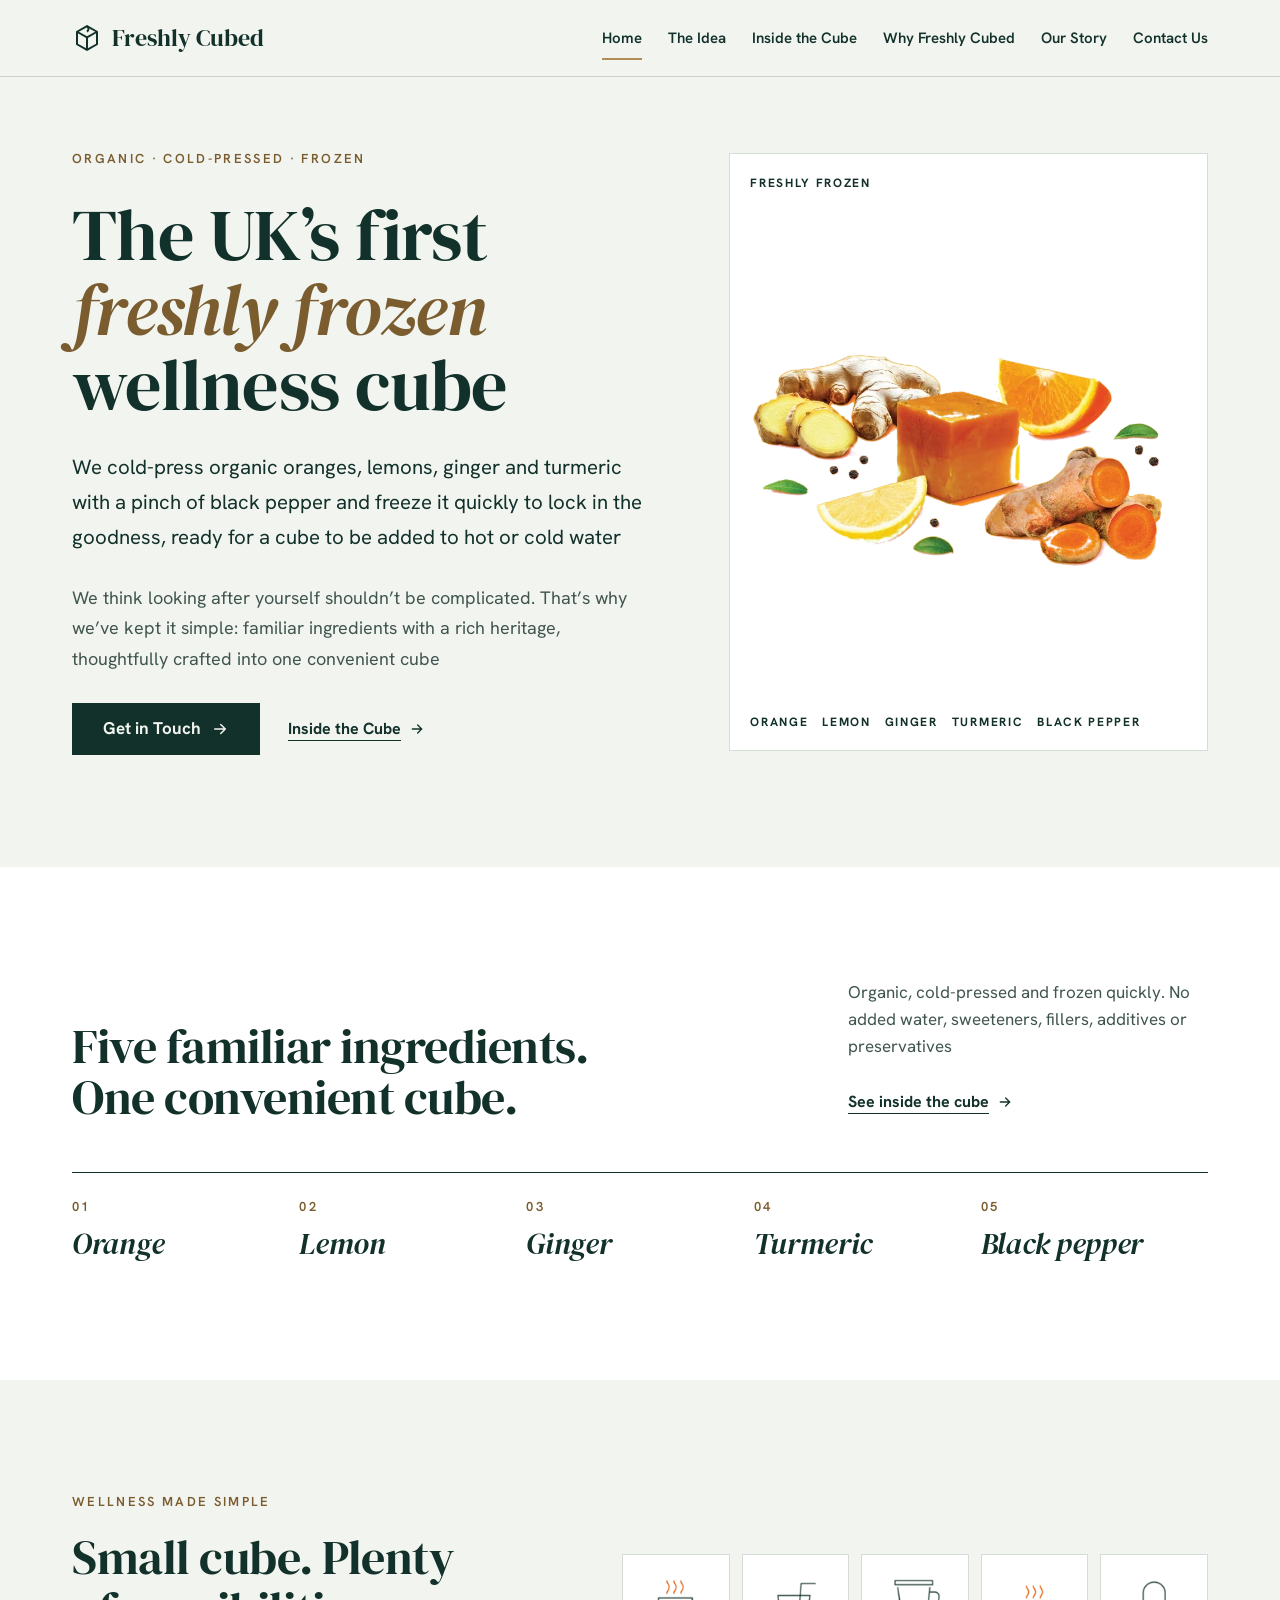
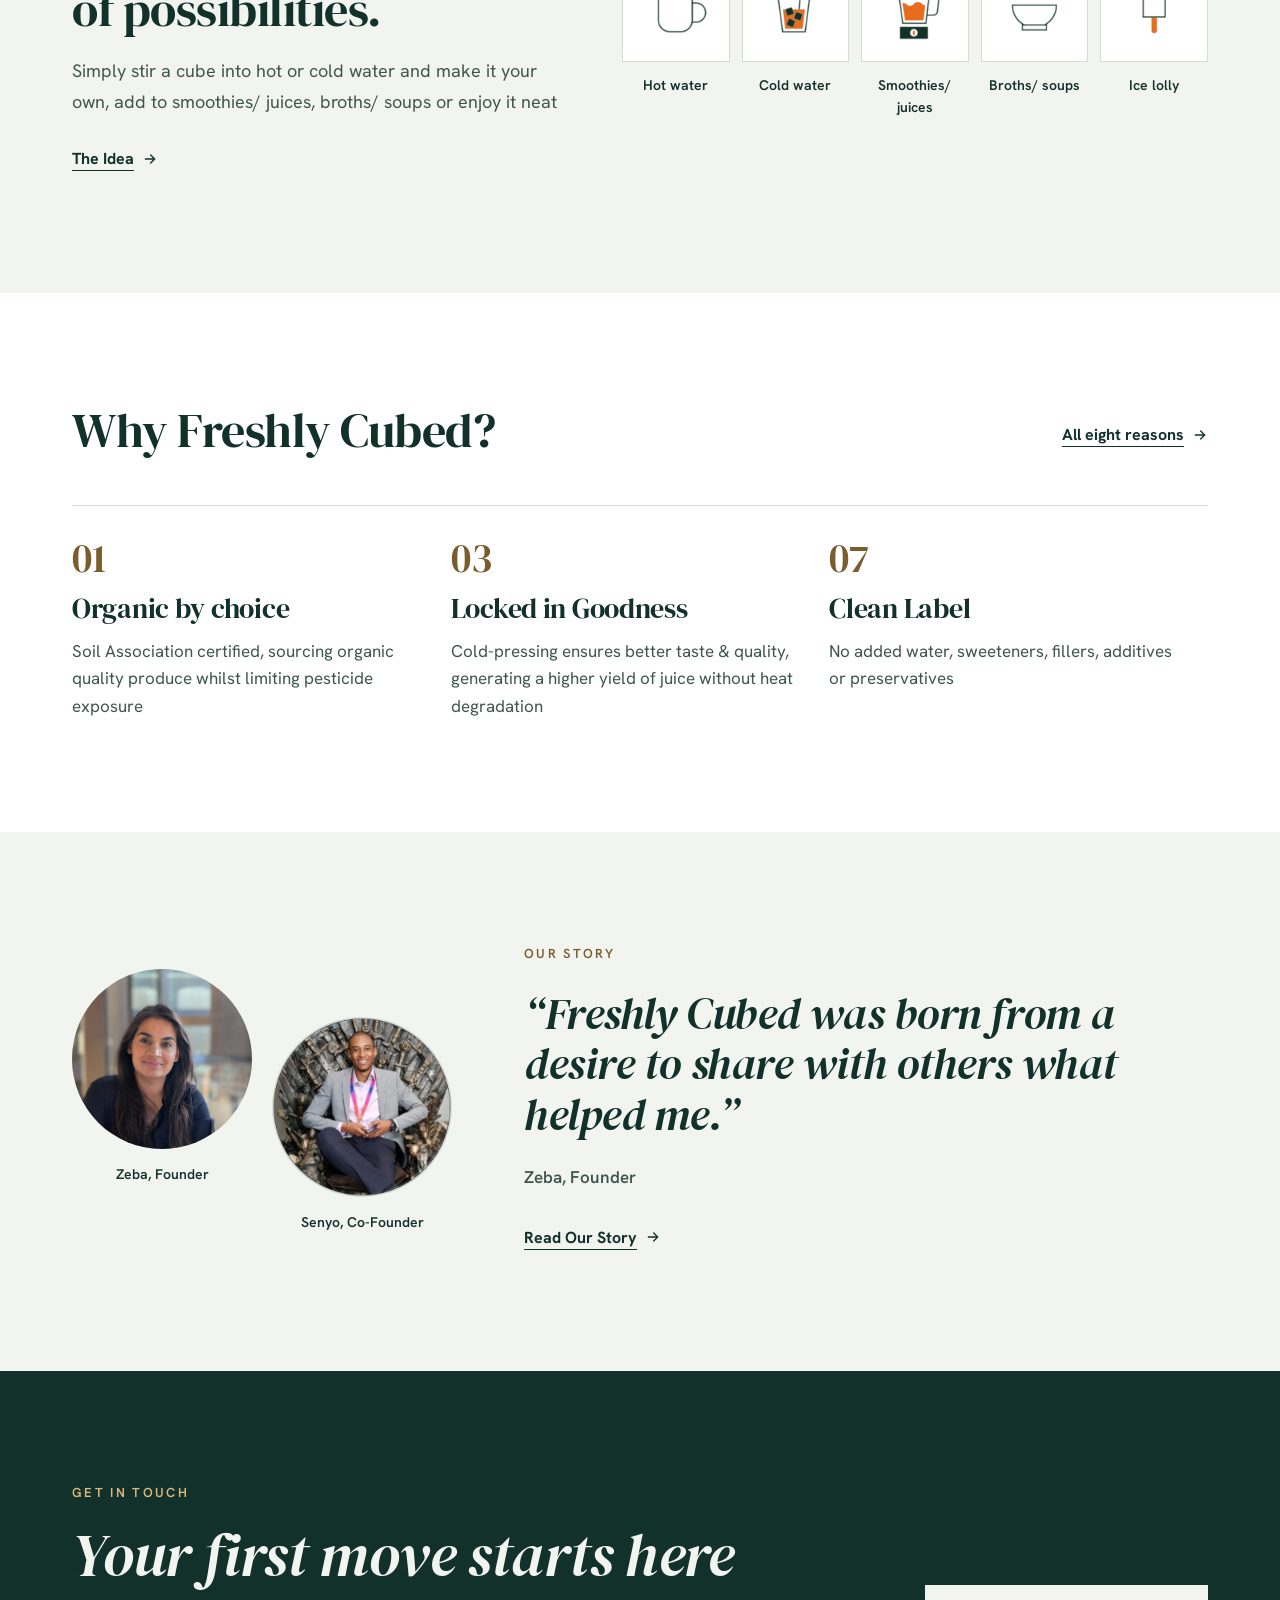
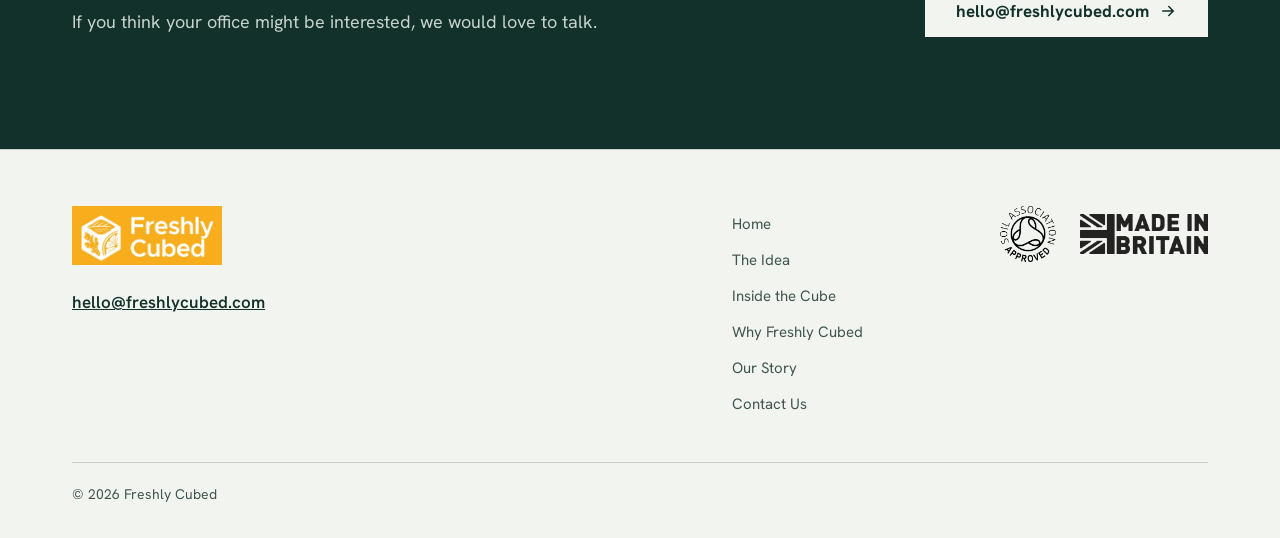
==== commit 61dbe30f: "feat: light photo panels, line-art serving icons and new mission layout - Cut the product photo out " ====
--- a/index.html
+++ b/index.html
@@ -76,7 +76,7 @@
       <p class="body-lg muted">Simply stir a cube into hot or cold water and make it your own, add to smoothies/ juices, broths/ soups or enjoy it neat</p>
       <div><a class="link-arrow" href="the-idea.html">The Idea<svg width="16" height="16" viewBox="0 0 24 24" fill="none" stroke="currentColor" stroke-width="2" stroke-linecap="round" aria-hidden="true"><path d="M5 12h14M13 6l6 6-6 6"/></svg></a></div>
     </div>
-    <div class="feature-row__media"><ul class="serve-grid"><li><img src="images/serve-hot-water.webp" width="263" height="262" alt="" loading="lazy"><span>Hot water</span></li><li><img src="images/serve-cold-water.webp" width="263" height="262" alt="" loading="lazy"><span>Cold water</span></li><li><img src="images/serve-smoothies.webp" width="263" height="262" alt="" loading="lazy"><span>Smoothies/ juices</span></li><li><img src="images/serve-soups.webp" width="263" height="262" alt="" loading="lazy"><span>Broths/ soups</span></li><li><img src="images/serve-ice-lolly.webp" width="263" height="262" alt="" loading="lazy"><span>Ice lolly</span></li></ul></div>
+    <div class="feature-row__media"><ul class="serve-grid"><li><img src="images/serve-hot-water.webp" width="206" height="206" alt="" loading="lazy"><span>Hot water</span></li><li><img src="images/serve-cold-water.webp" width="206" height="206" alt="" loading="lazy"><span>Cold water</span></li><li><img src="images/serve-smoothies.webp" width="206" height="206" alt="" loading="lazy"><span>Smoothies/ juices</span></li><li><img src="images/serve-soups.webp" width="206" height="206" alt="" loading="lazy"><span>Broths/ soups</span></li><li><img src="images/serve-ice-lolly.webp" width="206" height="206" alt="" loading="lazy"><span>Ice lolly</span></li></ul></div>
   </div>
 </section>
 
--- a/css/site.css
+++ b/css/site.css
@@ -1,6 +1,6 @@
 /* Freshly Cubed — Design A "Botanical"
    Layout: one 1200px editorial column; mint ground, white and forest bands,
-   one brand-orange photo panel per page where the product photo lives. */
+   the product photo sits on white panels; brand orange is kept for small accents. */
 :root {
   --forest: #12312A;
   --mint: #F2F4F0;
@@ -274,8 +274,10 @@
   aspect-ratio: 4 / 5;
   max-width: 100%;
   overflow: hidden;
-  background: var(--orange);
-}
+  background: var(--paper);
+  border: 1px solid var(--line-soft);
+}
+.bg-paper .photo-panel { background: var(--mint); }
 .photo-panel img { width: 100%; }
 .photo-panel__tag {
   position: absolute;
@@ -330,11 +332,14 @@
 .serve-grid img {
   width: 100%;
   aspect-ratio: 1 / 1;
-  object-fit: cover;
-  background: var(--orange);
+  object-fit: contain;
+  padding: 12%;
+  background: var(--paper);
+  border: 1px solid var(--line-soft);
   transition: transform 220ms ease-out;
 }
-.serve-grid li:hover img { transform: translateY(-4px); }
+.serve-grid li:hover img { transform: translateY(-4px); border-color: var(--brass); }
+.bg-paper .serve-grid img { background: var(--mint); }
 .serve-grid span { font-size: 14px; font-weight: 600; }
 .serve-grid--lg { gap: 20px; }
 .serve-grid--lg span { font-size: 16px; font-weight: 700; }
@@ -437,13 +442,46 @@
   color: var(--gold);
 }
 .mission {
-  max-width: 980px;
-  font-family: var(--display);
-  font-size: clamp(24px, 3.4vw, 40px);
+  display: grid;
+  grid-template-columns: minmax(0, 5fr) minmax(0, 7fr);
+  gap: clamp(28px, 6vw, 96px);
+  align-items: start;
+}
+.mission__title {
+  margin: 0;
+  font-family: var(--display);
+  font-weight: 400;
+  font-size: clamp(40px, 5.4vw, 68px);
+  line-height: 1;
+  letter-spacing: -0.01em;
+  color: var(--sand);
+}
+.mission__title::after {
+  content: '';
+  display: block;
+  width: 56px;
+  height: 2px;
+  margin-top: clamp(20px, 3vw, 32px);
+  background: var(--brass);
+}
+.mission__body { padding-top: clamp(0px, 1vw, 10px); }
+.mission__lead {
+  margin: 0 0 clamp(18px, 2.4vw, 28px);
+  font-family: var(--display);
+  font-size: clamp(24px, 2.7vw, 34px);
   line-height: 1.25;
-  letter-spacing: -0.01em;
-}
-.mission strong { color: var(--sand); font-weight: 400; }
+  color: var(--mint);
+}
+.mission__text {
+  margin: 0;
+  max-width: 56ch;
+  font-size: clamp(17px, 1.4vw, 19px);
+  line-height: 1.7;
+  color: var(--mist);
+}
+@media (max-width: 760px) {
+  .mission { grid-template-columns: minmax(0, 1fr); }
+}
 
 /* ---------- Big statement band ---------- */
 .statement {
@@ -463,7 +501,7 @@
   max-width: 852px;
   margin-inline: auto;
 }
-.cube-band { background: var(--orange); padding-block: clamp(24px, 4vw, 48px); }
+.cube-band { background: var(--paper); border-block: 1px solid var(--line-soft); padding-block: clamp(24px, 4vw, 48px); }
 .spot {
   position: absolute;
   width: 44px;
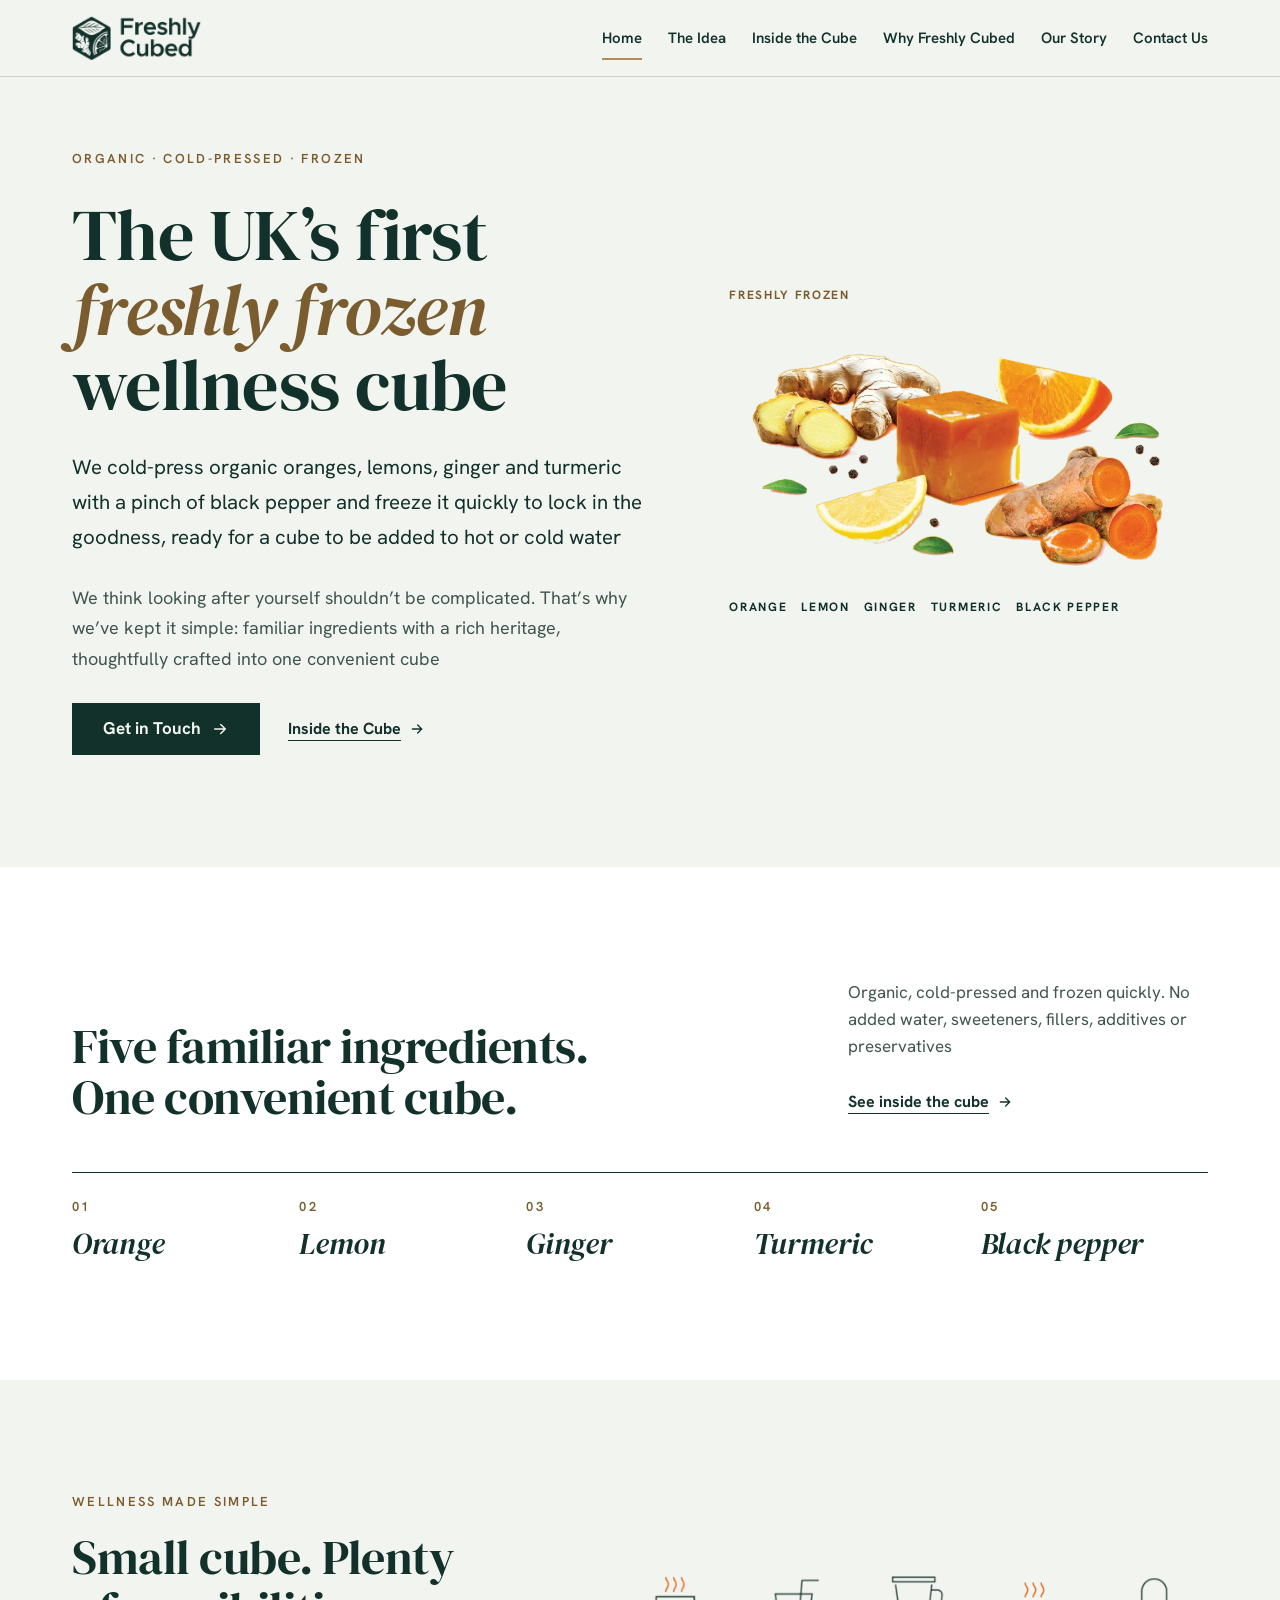
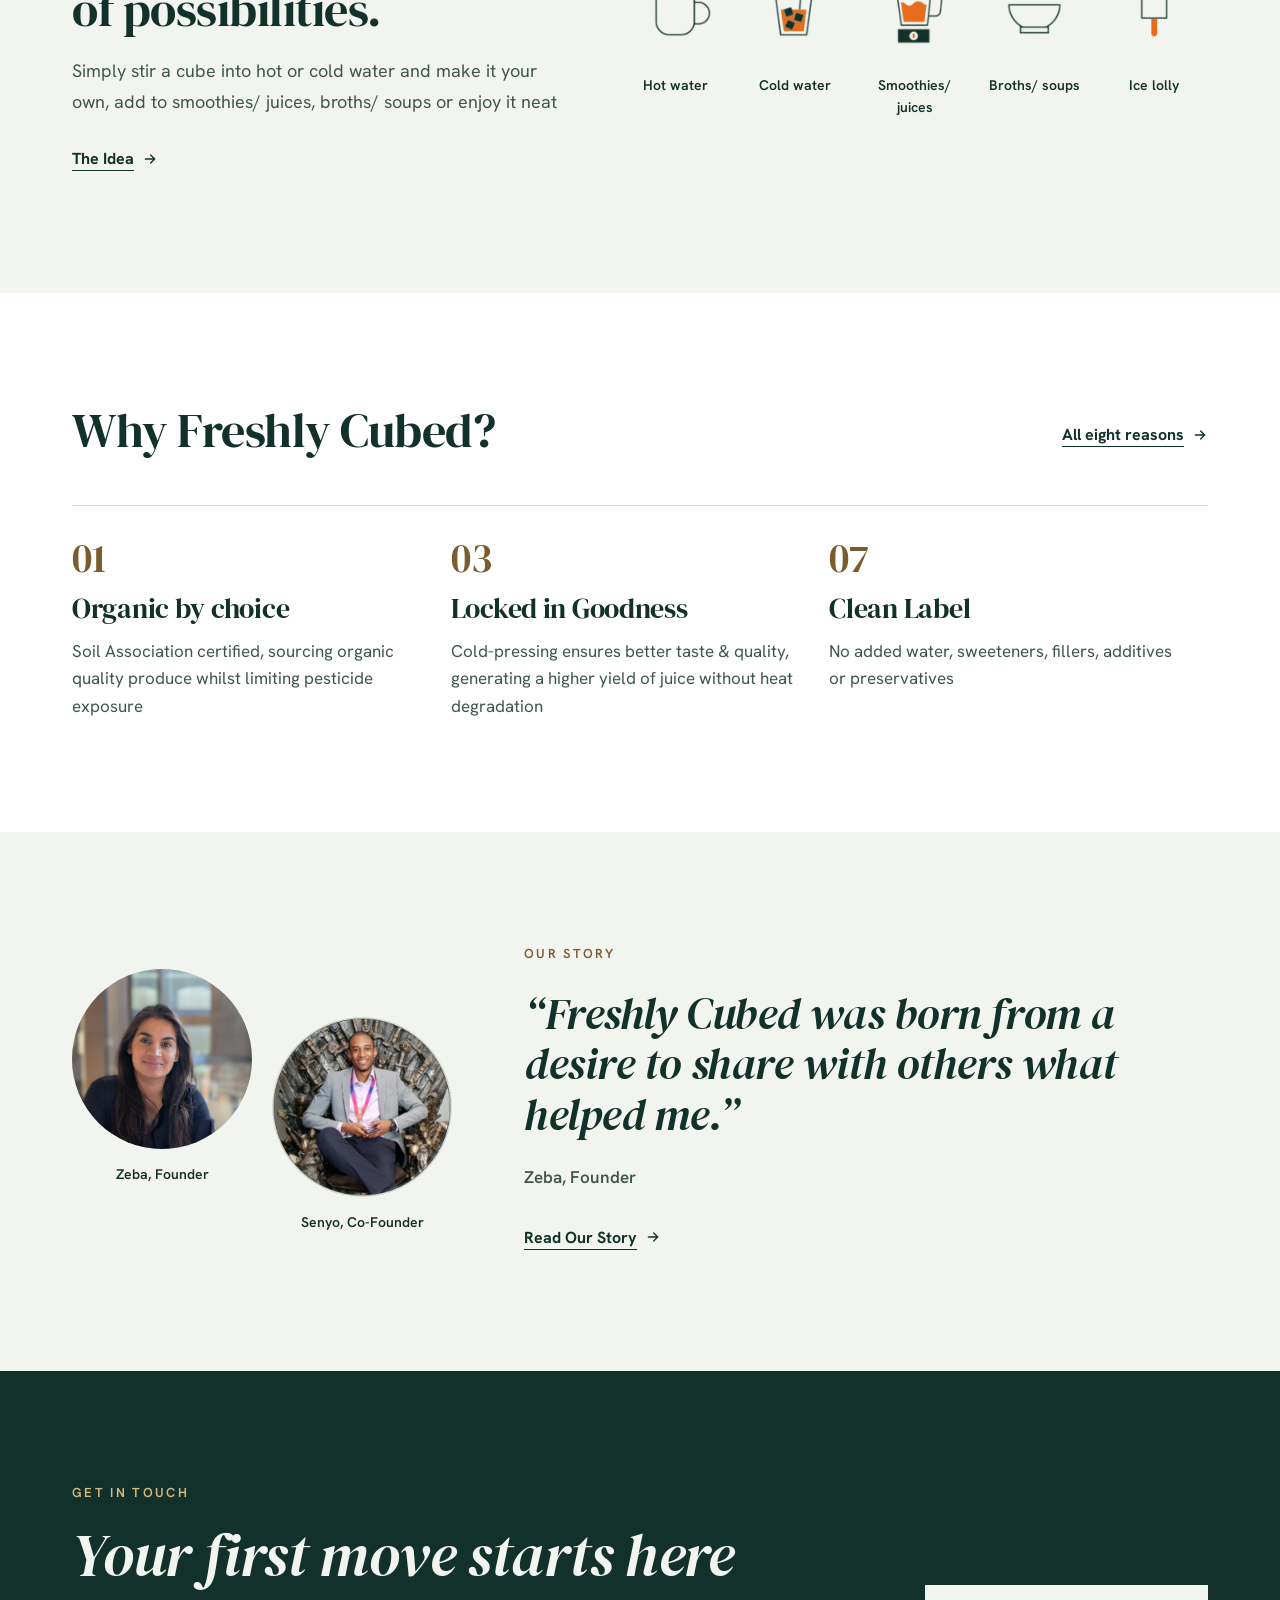
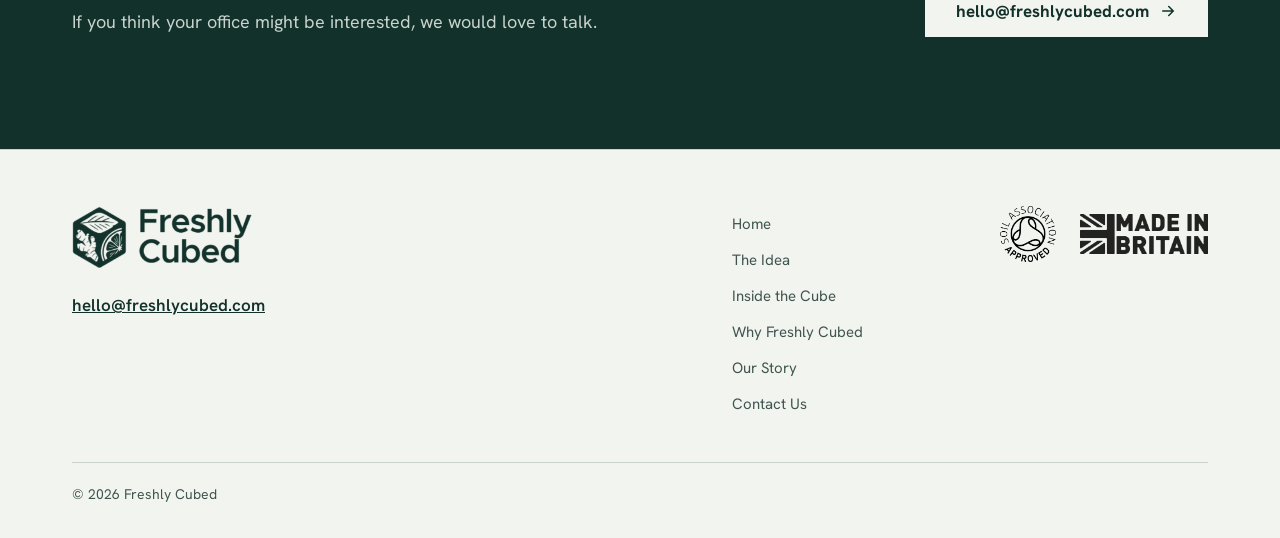
==== commit 710a43e0: "feat: transparent photo panels and transparent brand logo - Drop the white panel and tile background" ====
--- a/index.html
+++ b/index.html
@@ -23,7 +23,7 @@
 <a href="#main" class="skip">Skip to content</a>
 <header class="site-header">
   <div class="wrap header-row">
-    <a href="index.html" class="brand"><svg width="30" height="30" viewBox="0 0 24 24" fill="none" stroke="currentColor" stroke-width="1.6" stroke-linejoin="round" aria-hidden="true"><path d="M12 2.5 20 7v10l-8 4.5L4 17V7z"/><path d="M4 7l8 4.5L20 7M12 11.5v10"/><path d="M12 2.5c1.6 1.4 1.6 3 0 4.4"/></svg>Freshly Cubed</a>
+    <a href="index.html" class="brand"><img src="images/logo-forest.webp" width="594" height="203" alt="Freshly Cubed"></a>
     <button class="nav-toggle" type="button" aria-expanded="false" aria-controls="site-nav">
       <svg class="icon-open" width="20" height="20" viewBox="0 0 24 24" fill="none" stroke="currentColor" stroke-width="2" stroke-linecap="round" aria-hidden="true"><path d="M4 7h16M4 12h16M4 17h16"/></svg>
       <svg class="icon-close" width="20" height="20" viewBox="0 0 24 24" fill="none" stroke="currentColor" stroke-width="2" stroke-linecap="round" aria-hidden="true"><path d="M6 6l12 12M18 6 6 18"/></svg>
@@ -122,7 +122,7 @@
   <div class="wrap">
     <div class="footer-row">
       <div class="footer-brand">
-        <a href="index.html"><img src="images/logo.webp" width="668" height="260" alt="Freshly Cubed"></a>
+        <a href="index.html"><img src="images/logo-forest.webp" width="594" height="203" alt="Freshly Cubed" loading="lazy"></a>
         <a class="footer-email" href="mailto:hello@freshlycubed.com">hello@freshlycubed.com</a>
       </div>
       <nav class="footer-nav" aria-label="Footer"><ul><li><a href="index.html">Home</a></li><li><a href="the-idea.html">The Idea</a></li><li><a href="inside-the-cube.html">Inside the Cube</a></li><li><a href="why.html">Why Freshly Cubed</a></li><li><a href="story.html">Our Story</a></li><li><a href="contact.html">Contact Us</a></li></ul></nav>
--- a/css/site.css
+++ b/css/site.css
@@ -119,7 +119,7 @@
   text-decoration: none;
   white-space: nowrap;
 }
-.brand svg { flex: none; }
+.brand img { width: auto; height: 44px; }
 .nav-list {
   display: flex;
   flex-wrap: wrap;
@@ -195,7 +195,7 @@
 @media (max-width: 400px) {
   .header-row { gap: 12px; }
   .brand { gap: 8px; font-size: 20px; }
-  .brand svg { width: 26px; height: 26px; }
+  .brand img { height: 38px; }
   .nav-toggle { gap: 8px; padding: 0 10px; }
 }
 
@@ -271,31 +271,26 @@
   position: relative;
   display: grid;
   place-items: center;
-  aspect-ratio: 4 / 5;
+  gap: 20px;
   max-width: 100%;
-  overflow: hidden;
-  background: var(--paper);
-  border: 1px solid var(--line-soft);
-}
-.bg-paper .photo-panel { background: var(--mint); }
+  background: transparent;
+}
 .photo-panel img { width: 100%; }
 .photo-panel__tag {
-  position: absolute;
-  left: 20px;
-  right: 20px;
+  margin: 0;
+  justify-self: start;
   font-size: 12px;
   font-weight: 700;
   letter-spacing: 0.14em;
   text-transform: uppercase;
   color: var(--forest);
 }
-.photo-panel__tag--top { top: 20px; }
-.photo-panel__tag--bottom { bottom: 18px; display: flex; flex-wrap: wrap; gap: 6px 14px; }
-.photo-panel--square { aspect-ratio: 1 / 1; }
+.photo-panel__tag--top { color: var(--gold); }
+.photo-panel__tag--bottom { display: flex; flex-wrap: wrap; gap: 6px 14px; }
 
 @media (max-width: 860px) {
   .hero-grid { grid-template-columns: minmax(0, 1fr); }
-  .photo-panel { aspect-ratio: auto; padding-block: 56px 64px; }
+  .photo-panel { gap: 16px; }
 }
 
 /* ---------- Ingredient names strip (home) ---------- */
@@ -333,13 +328,11 @@
   width: 100%;
   aspect-ratio: 1 / 1;
   object-fit: contain;
-  padding: 12%;
-  background: var(--paper);
-  border: 1px solid var(--line-soft);
+  padding: 8%;
+  background: transparent;
   transition: transform 220ms ease-out;
 }
-.serve-grid li:hover img { transform: translateY(-4px); border-color: var(--brass); }
-.bg-paper .serve-grid img { background: var(--mint); }
+.serve-grid li:hover img { transform: translateY(-4px); }
 .serve-grid span { font-size: 14px; font-weight: 600; }
 .serve-grid--lg { gap: 20px; }
 .serve-grid--lg span { font-size: 16px; font-weight: 700; }
@@ -501,7 +494,7 @@
   max-width: 852px;
   margin-inline: auto;
 }
-.cube-band { background: var(--paper); border-block: 1px solid var(--line-soft); padding-block: clamp(24px, 4vw, 48px); }
+.cube-band { background: transparent; padding-block: clamp(24px, 4vw, 48px); }
 .spot {
   position: absolute;
   width: 44px;
@@ -626,7 +619,7 @@
 .site-footer { border-top: 1px solid var(--line); padding-block: 56px 32px; }
 .footer-row { display: flex; flex-wrap: wrap; gap: 32px 48px; justify-content: space-between; align-items: flex-start; }
 .footer-brand { flex: 1 1 260px; display: flex; flex-direction: column; align-items: flex-start; gap: 16px; }
-.footer-brand img { width: 150px; }
+.footer-brand img { width: 180px; }
 .footer-email { display: inline-flex; align-items: center; min-height: 44px; font-weight: 600; }
 .footer-nav { flex: 0 1 220px; display: flex; flex-direction: column; font-size: 15px; }
 .footer-nav a { display: inline-flex; align-items: center; min-height: 36px; color: var(--sage); text-decoration: none; }
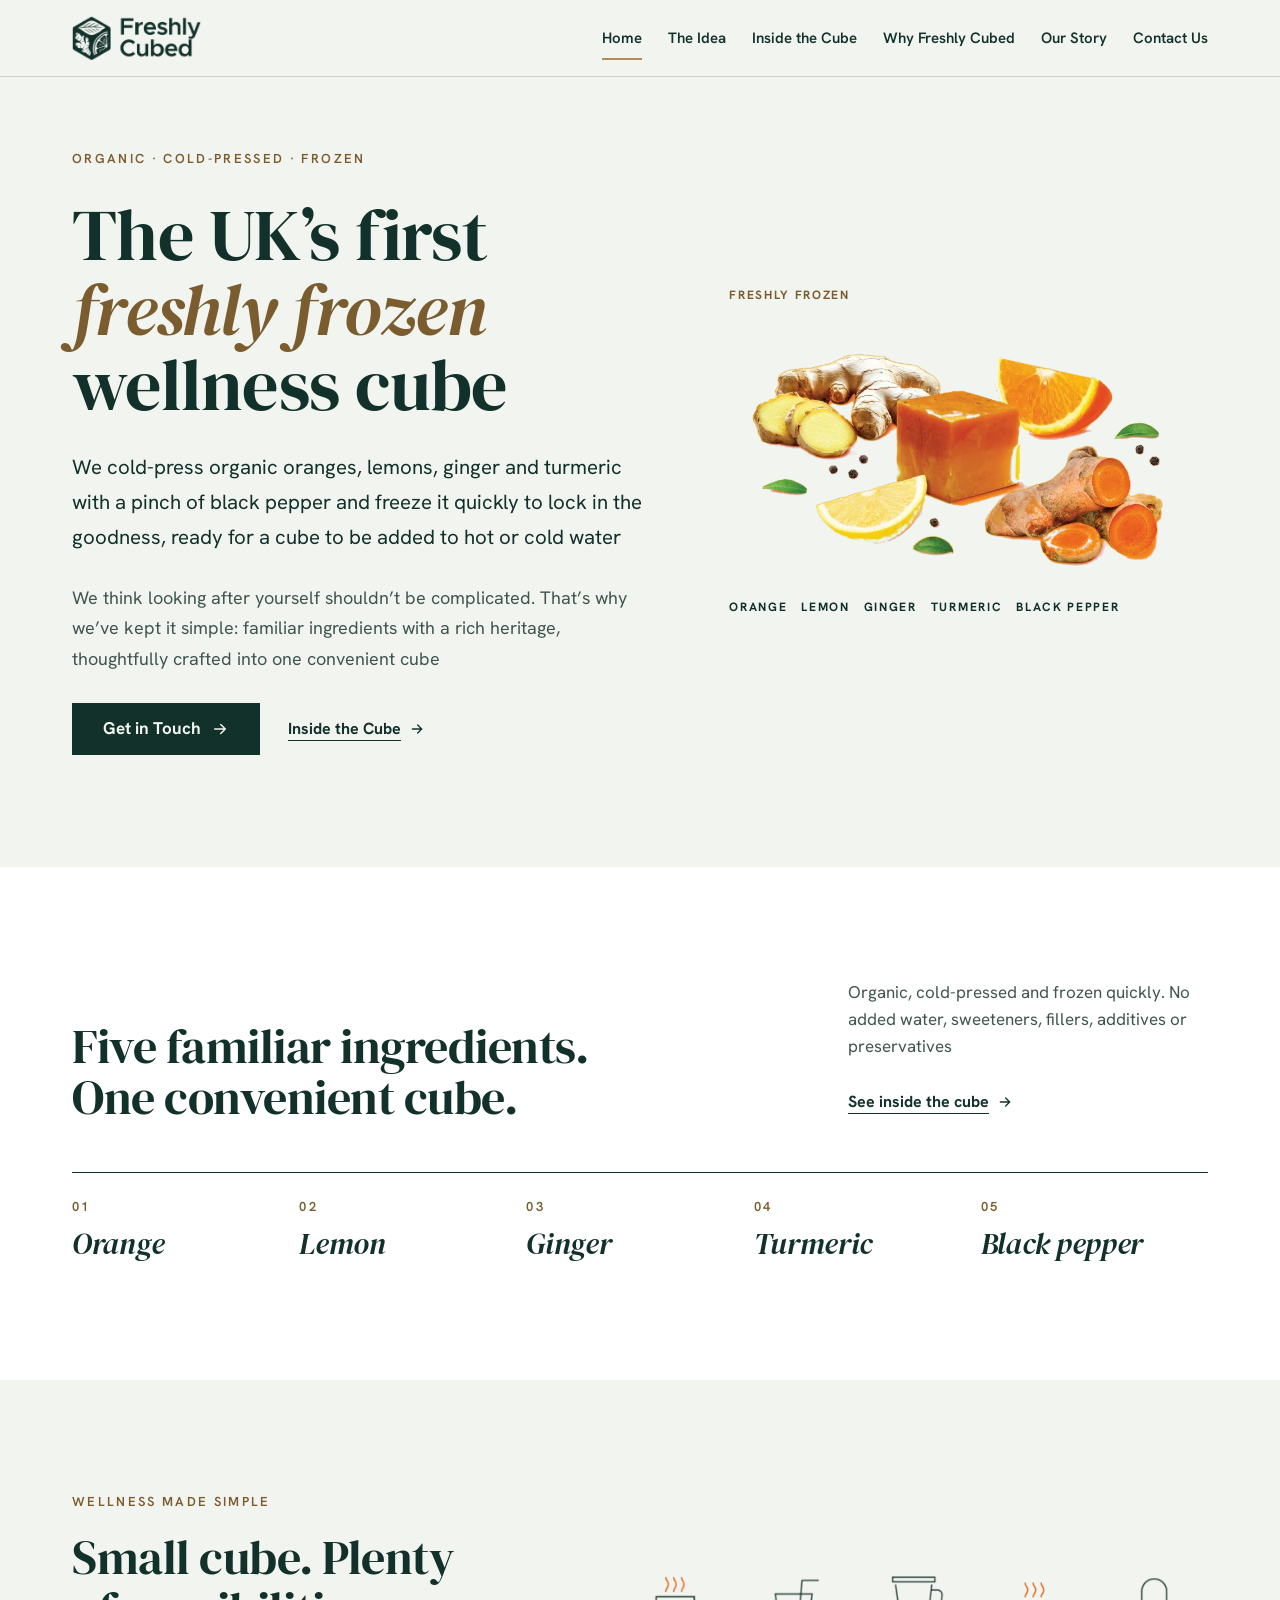
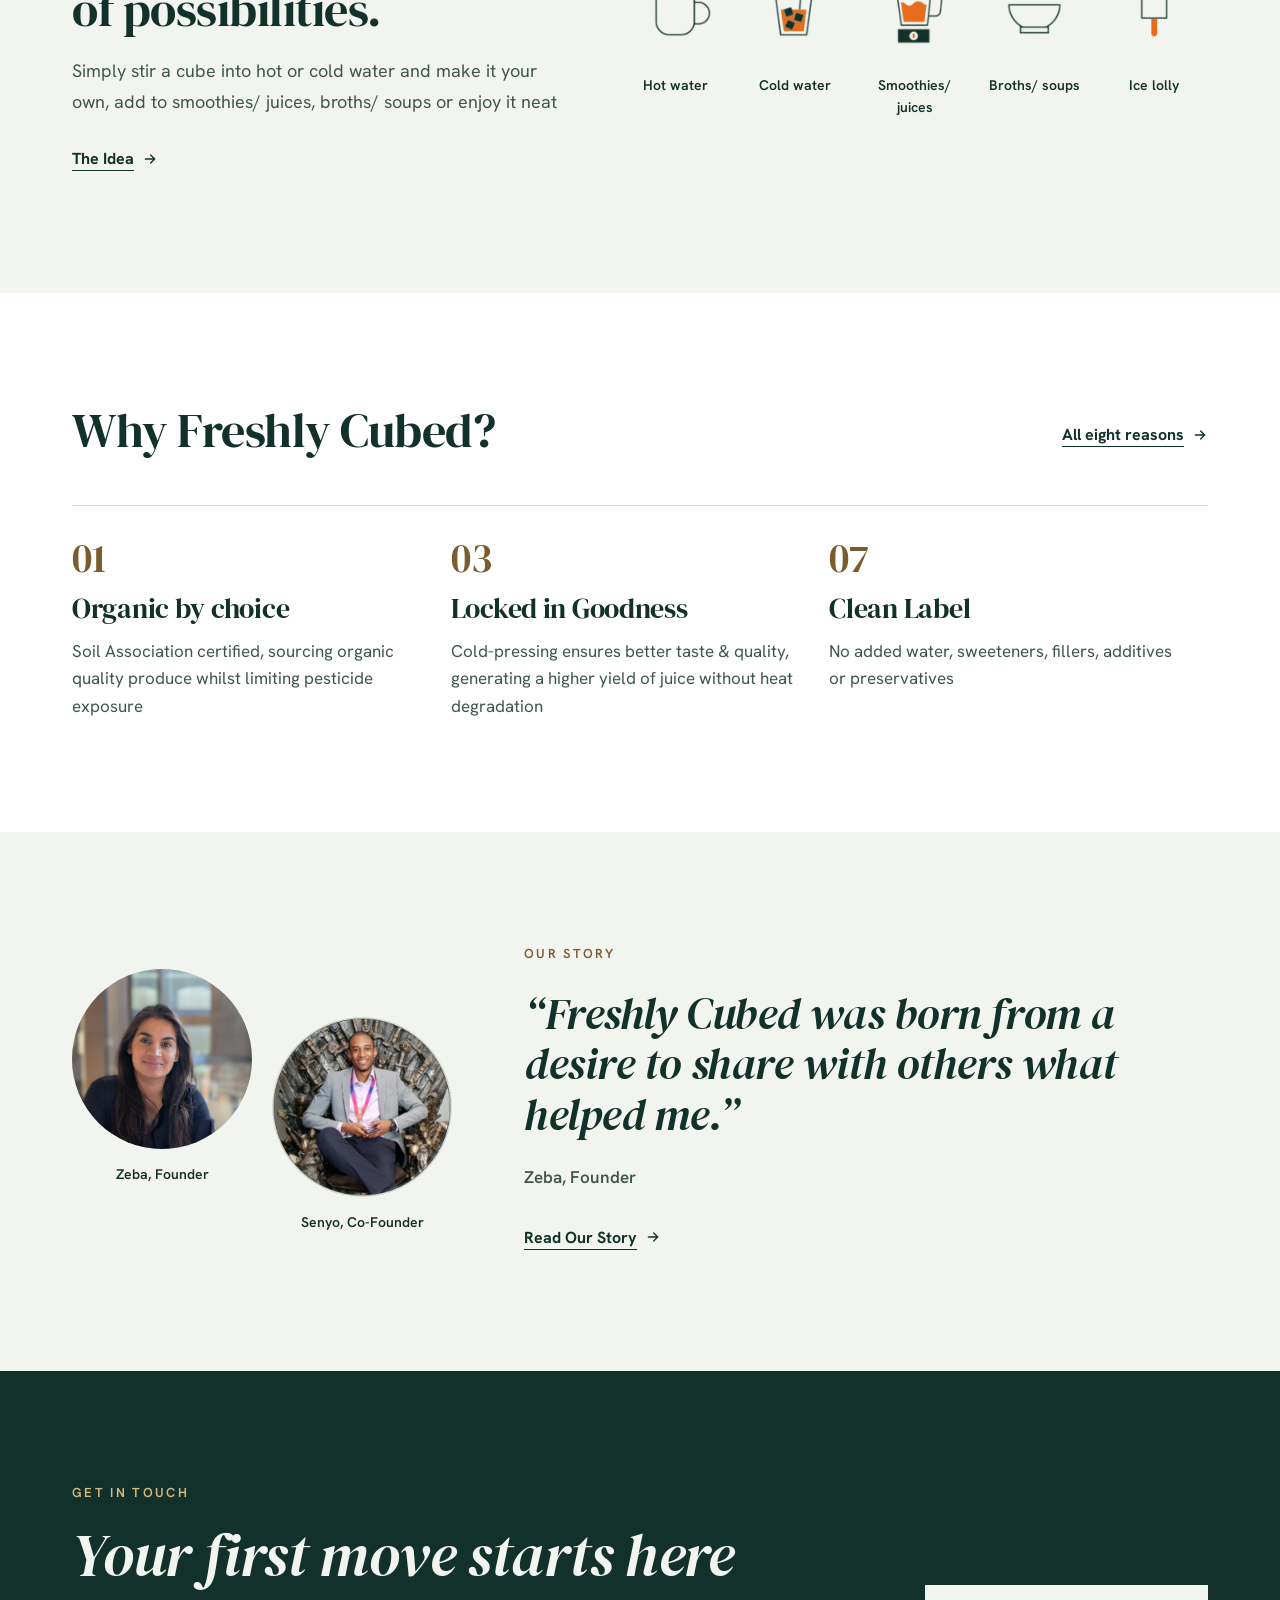
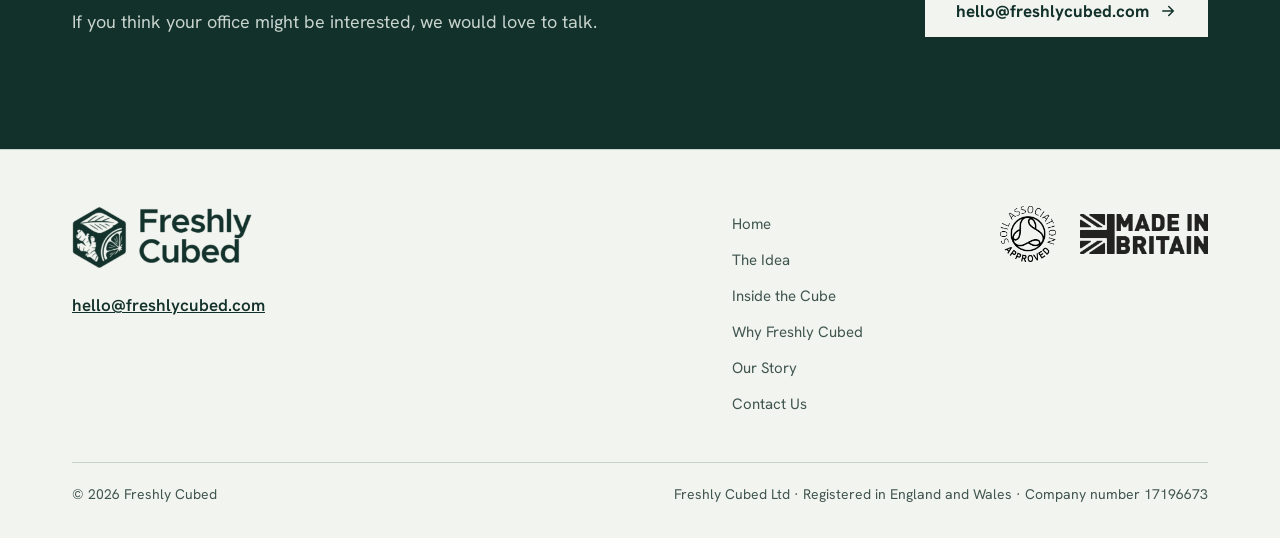
==== commit bea70bbe: "feat: show company registration details in the footer Adds "Freshly Cubed Ltd · Registered in Englan" ====
--- a/index.html
+++ b/index.html
@@ -131,7 +131,10 @@
         <img class="badge-wide" src="images/made-in-britain.webp" width="400" height="125" alt="Made in Britain">
       </div>
     </div>
-    <p class="footer-base">&copy; <span data-year>2026</span> Freshly Cubed</p>
+    <div class="footer-base">
+      <p>&copy; <span data-year>2026</span> Freshly Cubed</p>
+      <p>Freshly Cubed Ltd &middot; Registered in England and Wales &middot; Company number 17196673</p>
+    </div>
   </div>
 </footer>
 </body>
--- a/css/site.css
+++ b/css/site.css
@@ -631,11 +631,141 @@
   margin-top: 40px;
   padding-top: 20px;
   border-top: 1px solid var(--line);
+  display: flex;
+  flex-wrap: wrap;
+  justify-content: space-between;
+  gap: 4px 24px;
   font-size: 14px;
   color: var(--sage);
 }
+.footer-base p { margin: 0; }
 
 @media (prefers-reduced-motion: reduce) {
   html { scroll-behavior: auto; }
   *, *::before, *::after { transition: none !important; animation: none !important; }
 }
+
+/* ---------- Motion infographics: Anatomy + Pairing map (Inside the Cube), Pressed then frozen (Why) ----------
+   Each graphic rests on its finished frame, so it reads fully with motion off.
+   site.js adds .is-playing (one-shot) or .is-visible (loops) when it scrolls into view. */
+.ig { display: grid; grid-template-columns: minmax(0, 4fr) minmax(0, 7fr); gap: clamp(28px, 5vw, 72px); align-items: center; }
+.ig--wide { grid-template-columns: minmax(0, 3fr) minmax(0, 8fr); }
+.ig__text { display: grid; gap: 16px; align-content: start; }
+.ig__text p.muted { max-width: 46ch; font-size: 18px; line-height: 1.65; }
+.ig__fig { margin: 0; min-width: 0; display: grid; gap: 16px; }
+.ig__bar { display: flex; flex-wrap: wrap; align-items: center; justify-content: space-between; gap: 12px 16px; }
+.ig__cap { font-size: 14px; color: var(--sage); }
+.ig__hint { display: none; margin: -8px 0 0; font-size: 13px; color: var(--sage); }
+.ig__scroll { overflow-x: auto; -webkit-overflow-scrolling: touch; }
+.ig__scroll:focus-visible { outline: 2px solid var(--brass); outline-offset: 4px; }
+.ig-btn { display: inline-flex; align-items: center; gap: 8px; min-height: 44px; padding: 8px 16px; font: 600 14px var(--body); color: var(--forest); background: transparent; border: 1px solid var(--forest); cursor: pointer; transition: background-color 180ms ease-out, color 180ms ease-out; }
+.ig-btn:hover { background: var(--forest); color: var(--mint); }
+.ig-btn svg { width: 16px; height: 16px; fill: none; stroke: currentColor; stroke-width: 2; stroke-linecap: round; stroke-linejoin: round; }
+.ig-btn:focus-visible, .pmap-filters button:focus-visible { outline: 2px solid var(--brass); outline-offset: 2px; }
+.ig svg text { font-family: var(--body); }
+@media (max-width: 1180px) {
+  .ig--wide { grid-template-columns: minmax(0, 1fr); }
+}
+@media (max-width: 860px) {
+  .ig { grid-template-columns: minmax(0, 1fr); }
+}
+@media (max-width: 700px) {
+  .ig__hint { display: block; }
+}
+
+/* A · Anatomy of the cube */
+.anatomy { width: 100%; max-width: 600px; height: auto; display: block; margin-inline: auto; }
+.anatomy .layer { transition: opacity 250ms ease-out; }
+.anatomy:hover .layer:not(:hover), .anatomy:focus-within .layer:not(:focus) { opacity: 0.3; }
+.anatomy .layer:focus { outline: none; }
+.anatomy .layer:focus-visible .nm, .anatomy .layer:hover .nm { text-decoration: underline; }
+.anatomy .lead { stroke: var(--brass); stroke-width: 1; stroke-dasharray: 2 3; }
+.anatomy .nm { font-family: var(--display); font-size: 25px; fill: var(--forest); }
+.anatomy .cp { font-size: 14px; font-weight: 700; letter-spacing: 0.14em; fill: var(--gold); }
+
+/* E · Pairing map */
+.pmap { width: 100%; min-width: 720px; height: auto; display: block; }
+.pmap [data-k] { transition: opacity 300ms ease-out; }
+.pmap.has-focus [data-k]:not(.on) { opacity: 0.14; }
+.pmap .lnk { fill: none; stroke: var(--brass); stroke-width: 1.4; }
+.pmap .lnk.on { stroke: var(--forest); stroke-width: 2; }
+.pmap .hd { font-size: 11px; font-weight: 700; letter-spacing: 0.14em; fill: var(--gold); }
+.pmap .ing { font-family: var(--display); font-size: 22px; fill: var(--forest); }
+.pmap .pill rect { fill: var(--forest); }
+.pmap .pill text { font-size: 12px; font-weight: 700; letter-spacing: 0.1em; fill: var(--mint); text-anchor: middle; }
+.pmap .pill { transform-box: fill-box; transform-origin: center; }
+.pmap .outg circle { fill: var(--forest); }
+.pmap .out { font-size: 15px; fill: var(--forest); }
+.pmap .pair { stroke: #C4601A; stroke-dasharray: 3 3; stroke-width: 1.4; fill: none; }
+.pmap .pairtx { font-size: 11px; font-weight: 600; fill: #A9500F; }
+.pmap-filters { display: flex; flex-wrap: wrap; gap: 8px; }
+.pmap-filters button { min-height: 44px; padding: 8px 14px; font: 600 14px var(--body); color: var(--forest); background: var(--paper); border: 1px solid var(--line); cursor: pointer; transition: border-color 180ms ease-out; }
+.pmap-filters button:hover, .pmap-filters button.is-auto { border-color: var(--brass); }
+.pmap-filters button[aria-pressed="true"] { background: var(--forest); color: var(--mint); border-color: var(--forest); }
+
+/* F · Pressed, then frozen */
+.freeze { width: 100%; max-width: 560px; height: auto; display: block; margin-inline: auto; }
+.freeze .drop { opacity: 0; }
+.freeze .liq, .freeze .merc { transform-box: fill-box; transform-origin: 50% 100%; }
+.freeze .merc { transform: scaleY(0.22); }
+.freeze .flake { transform-box: fill-box; transform-origin: center; }
+.freeze .tl { font-size: 11px; font-weight: 700; letter-spacing: 0.14em; }
+.freeze .cap { font-family: var(--display); font-size: 24px; text-anchor: middle; fill: var(--forest); }
+.freeze .cap1, .freeze .cap2 { opacity: 0; }
+
+@media (prefers-reduced-motion: no-preference) {
+  .anatomy.is-playing .slab { animation: ig-explode 1.6s cubic-bezier(.2, .8, .2, 1) backwards; }
+  .anatomy.is-playing .lbl { animation: ig-fade-left 0.6s cubic-bezier(.2, .8, .2, 1) backwards; animation-delay: calc(1.4s + var(--i) * 0.12s); }
+
+  .pmap .lnk { stroke-dasharray: 1; }
+  .pmap.is-playing .lnk.l1 { animation: ig-draw 0.8s cubic-bezier(.2, .8, .2, 1) 0.3s backwards; }
+  .pmap.is-playing .pill { animation: ig-pop 0.45s cubic-bezier(.2, .8, .2, 1) 0.9s backwards; }
+  .pmap.is-playing .lnk.l2 { animation: ig-draw 0.8s cubic-bezier(.2, .8, .2, 1) 1.2s backwards; }
+  .pmap.is-playing .outg { animation: ig-fade-left 0.5s cubic-bezier(.2, .8, .2, 1) 1.8s backwards; }
+
+  .freeze .drop { animation: ig-drop 7s cubic-bezier(.5, 0, .9, .5) infinite; }
+  .freeze .drop:nth-of-type(2) { animation-delay: 0.45s; }
+  .freeze .drop:nth-of-type(3) { animation-delay: 0.9s; }
+  .freeze .liq { animation: ig-fill 7s cubic-bezier(.2, .8, .2, 1) infinite; }
+  .freeze .frost { animation: ig-frost 7s ease infinite; }
+  .freeze .flake { animation: ig-flake 7s ease infinite; }
+  .freeze .merc { animation: ig-merc 7s ease infinite; }
+  .freeze .cap1 { animation: ig-cap1 7s ease infinite; }
+  .freeze .cap2 { animation: ig-cap2 7s ease infinite; }
+  .freeze .cap3 { animation: ig-cap3 7s ease infinite; }
+  /* Loops run only while on screen and not paused. */
+  .freeze * { animation-play-state: paused; }
+  .freeze.is-visible:not(.is-paused) * { animation-play-state: running; }
+}
+
+@keyframes ig-explode { 0%, 25% { transform: translateY(var(--dy)); } }
+@keyframes ig-fade-left { from { opacity: 0; transform: translateX(-14px); } }
+@keyframes ig-draw { from { stroke-dashoffset: 1; } }
+@keyframes ig-pop { from { opacity: 0; transform: scale(0.6); } }
+@keyframes ig-drop {
+  0% { opacity: 0; transform: translateY(0); }
+  3% { opacity: 1; }
+  17% { opacity: 1; transform: translateY(150px); }
+  19%, 100% { opacity: 0; transform: translateY(150px); }
+}
+@keyframes ig-fill {
+  0%, 8% { transform: scaleY(0); opacity: 1; }
+  44% { transform: scaleY(1); }
+  92% { transform: scaleY(1); opacity: 1; }
+  100% { transform: scaleY(1); opacity: 0; }
+}
+@keyframes ig-frost { 0%, 46% { opacity: 0; } 60%, 92% { opacity: 1; } 100% { opacity: 0; } }
+@keyframes ig-flake {
+  0%, 48% { opacity: 0; transform: scale(0.2) rotate(0); }
+  58% { opacity: 1; transform: scale(1.2) rotate(60deg); }
+  66%, 92% { opacity: 0.9; transform: scale(1) rotate(60deg); }
+  100% { opacity: 0; }
+}
+@keyframes ig-merc {
+  0%, 44% { transform: scaleY(1); fill: #DD6F1E; }
+  62%, 92% { transform: scaleY(0.22); fill: #5E8C88; }
+  100% { transform: scaleY(1); fill: #DD6F1E; }
+}
+@keyframes ig-cap1 { 0% { opacity: 0; } 4%, 40% { opacity: 1; } 46%, 100% { opacity: 0; } }
+@keyframes ig-cap2 { 0%, 44% { opacity: 0; } 50%, 70% { opacity: 1; } 76%, 100% { opacity: 0; } }
+@keyframes ig-cap3 { 0%, 74% { opacity: 0; } 80%, 92% { opacity: 1; } 100% { opacity: 0; } }
